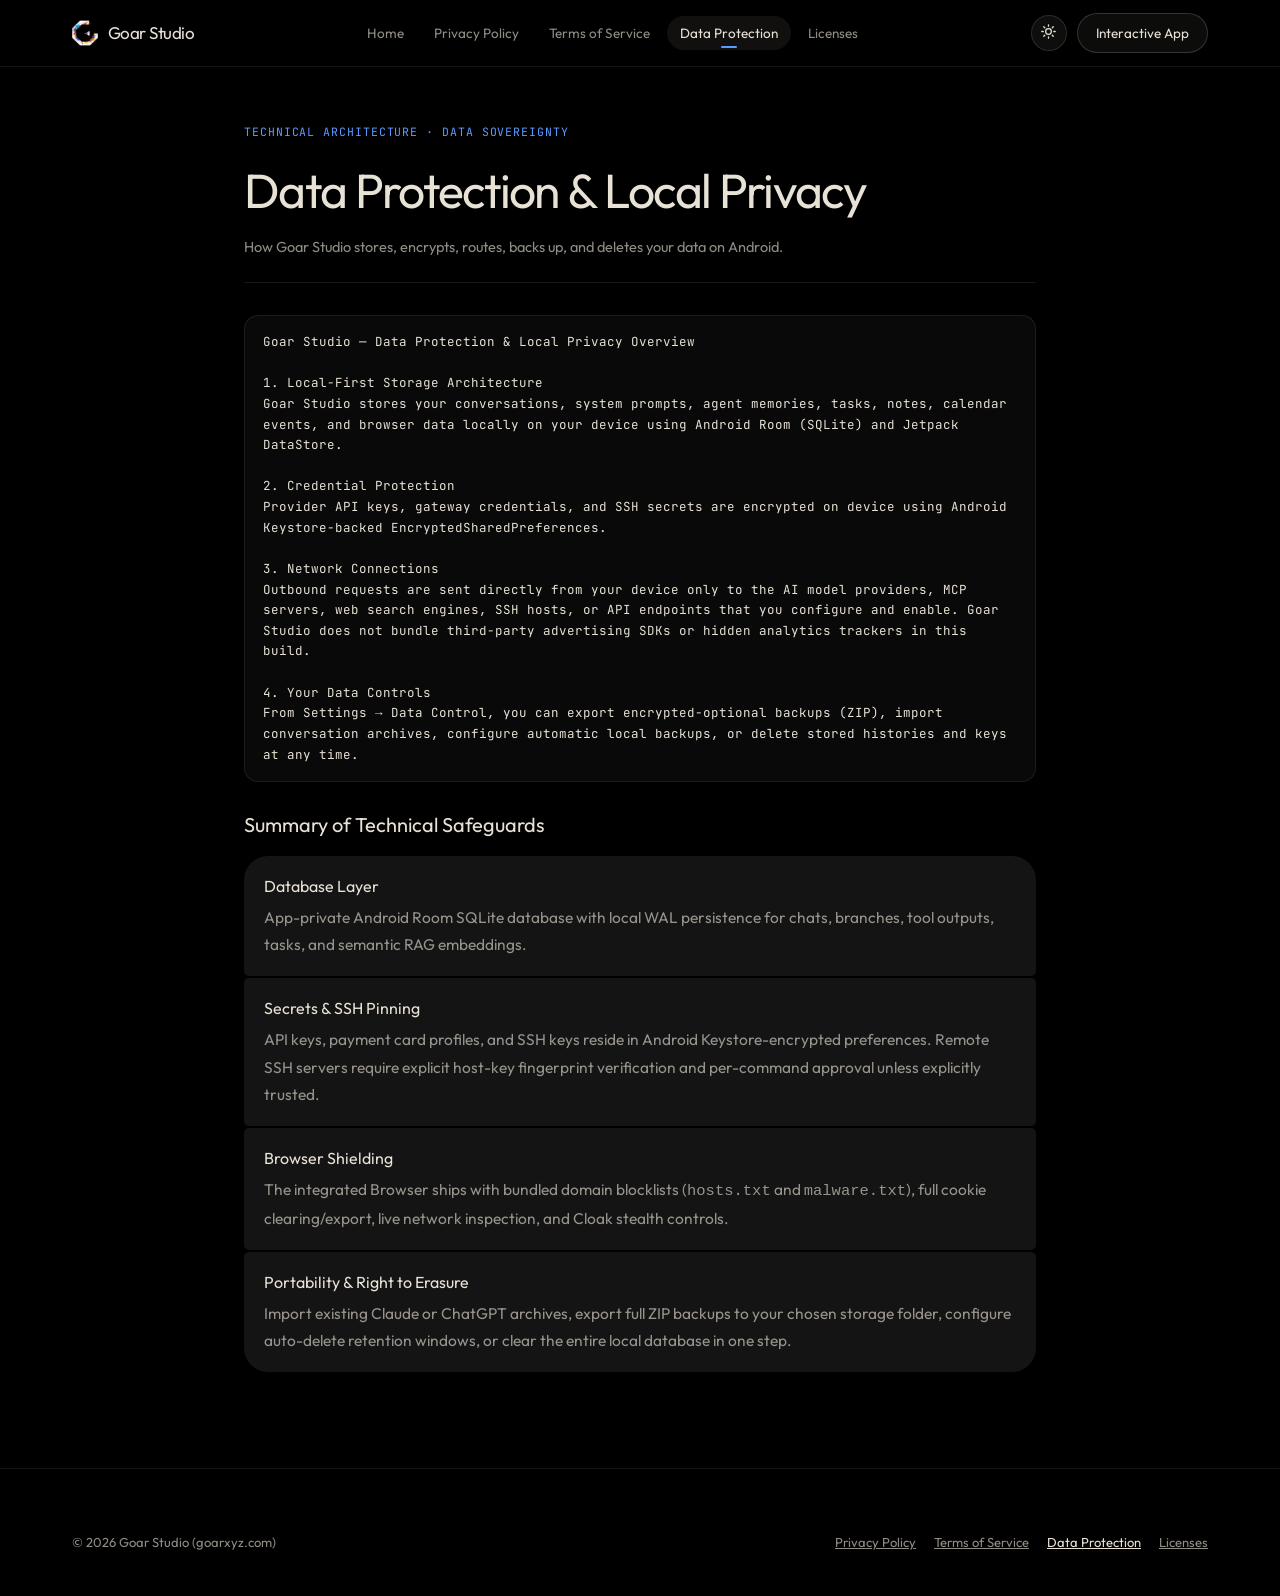
==== data-protection.html @ f8bfb00d "Initial commit: Goar Studio companion website & 1:1 interactive simulator" ====
<!DOCTYPE html>
<html lang="en" data-theme="dark">
<head>
  <meta charset="UTF-8" />
  <meta name="viewport" content="width=device-width, initial-scale=1.0" />
  <title>Data Protection &amp; Local Privacy — Goar Studio</title>
  <meta name="description" content="Technical Data Protection and Local Privacy Overview for Goar Studio on Android." />
  <link rel="icon" type="image/png" href="assets/ic_goar_mark.png" />
  <link rel="stylesheet" href="css/goar-design-system.css" />
  <link rel="stylesheet" href="css/website.css" />
</head>
<body>
  <header class="site-nav">
    <div class="site-container site-nav-inner">
      <a href="index.html" class="site-brand">
        <img src="assets/ic_goar_mark.png" alt="Goar Studio" class="goar-mark-img goar-mark-dark-only" />
        <img src="assets/ic_goar_mark_black.png" alt="Goar Studio" class="goar-mark-img goar-mark-light-only" />
        <span>Goar Studio</span>
      </a>
      <nav class="site-nav-links">
        <a href="index.html" class="site-nav-link">Home</a>
        <a href="privacy.html" class="site-nav-link">Privacy Policy</a>
        <a href="terms.html" class="site-nav-link">Terms of Service</a>
        <a href="data-protection.html" class="site-nav-link active">Data Protection</a>
        <a href="licenses.html" class="site-nav-link">Licenses</a>
      </nav>
      <div class="site-nav-actions">
        <button class="site-icon-circle" data-action="toggle-site-theme" aria-label="Toggle theme"><span data-theme-toggle-icon></span></button>
        <a href="simulator.html" class="btn-secondary">Interactive App</a>
      </div>
    </div>
  </header>

  <main class="legal-page-main">
    <div class="legal-page-header">
      <div class="section-kicker">Technical Architecture · Data Sovereignty</div>
      <h1>Data Protection &amp; Local Privacy</h1>
      <p style="margin:0;color:var(--on-surface-variant);font-size:14.5px">
        How Goar Studio stores, encrypts, routes, backs up, and deletes your data on Android.
      </p>
    </div>

    <article class="legal-article">
      <div class="legal-verbatim-box" style="margin-top:0;margin-bottom:28px">Goar Studio — Data Protection & Local Privacy Overview

1. Local-First Storage Architecture
Goar Studio stores your conversations, system prompts, agent memories, tasks, notes, calendar events, and browser data locally on your device using Android Room (SQLite) and Jetpack DataStore.

2. Credential Protection
Provider API keys, gateway credentials, and SSH secrets are encrypted on device using Android Keystore-backed EncryptedSharedPreferences.

3. Network Connections
Outbound requests are sent directly from your device only to the AI model providers, MCP servers, web search engines, SSH hosts, or API endpoints that you configure and enable. Goar Studio does not bundle third-party advertising SDKs or hidden analytics trackers in this build.

4. Your Data Controls
From Settings → Data Control, you can export encrypted-optional backups (ZIP), import conversation archives, configure automatic local backups, or delete stored histories and keys at any time.</div>

      <h2>Summary of Technical Safeguards</h2>
      <div class="goar-split-stack" style="margin-top:16px">
        <div class="goar-split-card" style="padding:18px 20px">
          <strong style="color:var(--on-surface)">Database Layer</strong>
          <p style="margin:6px 0 0">App-private Android Room SQLite database with local WAL persistence for chats, branches, tool outputs, tasks, and semantic RAG embeddings.</p>
        </div>
        <div class="goar-split-card" style="padding:18px 20px">
          <strong style="color:var(--on-surface)">Secrets &amp; SSH Pinning</strong>
          <p style="margin:6px 0 0">API keys, payment card profiles, and SSH keys reside in Android Keystore-encrypted preferences. Remote SSH servers require explicit host-key fingerprint verification and per-command approval unless explicitly trusted.</p>
        </div>
        <div class="goar-split-card" style="padding:18px 20px">
          <strong style="color:var(--on-surface)">Browser Shielding</strong>
          <p style="margin:6px 0 0">The integrated Browser ships with bundled domain blocklists (<code>hosts.txt</code> and <code>malware.txt</code>), full cookie clearing/export, live network inspection, and Cloak stealth controls.</p>
        </div>
        <div class="goar-split-card" style="padding:18px 20px">
          <strong style="color:var(--on-surface)">Portability &amp; Right to Erasure</strong>
          <p style="margin:6px 0 0">Import existing Claude or ChatGPT archives, export full ZIP backups to your chosen storage folder, configure auto-delete retention windows, or clear the entire local database in one step.</p>
        </div>
      </div>
    </article>
  </main>

  <footer class="site-footer">
    <div class="site-container footer-bottom" style="border-top:none;padding-top:0">
      <span>© 2026 Goar Studio (goarxyz.com)</span>
      <div style="display:flex;gap:18px;flex-wrap:wrap">
        <a href="privacy.html" style="color:var(--on-surface-variant)">Privacy Policy</a>
        <a href="terms.html" style="color:var(--on-surface-variant)">Terms of Service</a>
        <a href="data-protection.html" style="color:var(--primary)">Data Protection</a>
        <a href="licenses.html" style="color:var(--on-surface-variant)">Licenses</a>
      </div>
    </div>
  </footer>

  <script src="js/goar-icons.js"></script>
  <script src="js/site.js"></script>
  <script>window.goarInitTheme();</script>
</body>
</html>
---- css/goar-design-system.css ----
/* ============================================================================
 * GOAR STUDIO DESIGN SYSTEM — 1:1 Web Translation of app.goar.ui.theme
 * Source of truth: Color.kt, Theme.kt, Type.kt, Shape.kt, Glass.kt,
 *                  GoarMatteIconColors.kt, ChatMetrics.kt
 * ============================================================================ */

@font-face {
  font-family: 'Outfit';
  src: url('../assets/fonts/outfit.ttf') format('truetype');
  font-weight: 100 900;
  font-style: normal;
  font-display: swap;
}

@font-face {
  font-family: 'JetBrains Mono';
  src: url('../assets/fonts/jetbrains_mono.ttf') format('truetype');
  font-weight: 100 800;
  font-style: normal;
  font-display: swap;
}

:root,
[data-theme="dark"] {
  color-scheme: dark;

  /* ── Monochrome Ink & Bone Palette (Color.kt) ── */
  --goar-black: #000000;
  --goar-bone: #E8E2D6;
  --goar-bone-soft: #D4CDBF;

  --goar-ink: #000000;
  --goar-ink-lift: #0A0A0A;
  --goar-ink-panel: #141414;
  --goar-ink-high: #1C1C1C;
  --goar-ink-line: #2A2A2A;

  /* ── Material 3 DarkScheme Semantic Mapping ── */
  --bg: #000000;
  --on-bg: #E8E2D6;
  --surface: #000000;
  --on-surface: #E8E2D6;
  --surface-variant: #0A0A0A;
  --on-surface-variant: rgba(232, 226, 214, 0.62);
  --surface-lowest: #000000;
  --surface-low: #0A0A0A;
  --surface-container: #141414;
  --surface-high: #1C1C1C;
  --surface-highest: #2A2A2A;
  --surface-elev-1: #0D0D0C;
  --surface-elev-2: #121211;
  --surface-elev-6: #1B1B19;

  --primary: #E8E2D6;
  --on-primary: #000000;
  --primary-container: #E8E2D6;
  --on-primary-container: #000000;

  --secondary: #E8E2D6;
  --on-secondary: #000000;
  --secondary-container: #141414;
  --on-secondary-container: #E8E2D6;

  --tertiary: #D49B55;
  --on-tertiary: #000000;
  --tertiary-container: #322312;
  --on-tertiary-container: #F3DCB7;

  --error: #C76D6D;
  --on-error: #220B0B;
  --error-container: #3E1A1A;
  --on-error-container: #F3BCBC;

  --outline: rgba(232, 226, 214, 0.22);
  --outline-variant: #2A2A2A;
  --scrim: rgba(0, 0, 0, 0.65);

  /* ── Subtle Muted Accents ── */
  --accent-amber: #D49B55;
  --accent-cyan: #5BA4B5;
  --accent-emerald: #5E9C76;
  --accent-coral: #C76D6D;
  --accent-slate: #708CA6;

  /* ── Glass & Chrome (Glass.kt) ── */
  --glass-fill: rgba(232, 226, 214, 0.13);
  --glass-strong: rgba(232, 226, 214, 0.20);
  --chrome-edge-start: rgba(255, 255, 255, 0.35);
  --chrome-edge-mid: rgba(255, 255, 255, 0.10);
  --chrome-edge-end: rgba(255, 255, 255, 0.22);

  /* ── Exact Screen Component Surface Overrides (MainTopHeaderBar, Playground, Builder, Voice) ── */
  --topbar-btn-bg: #18181A;
  --topbar-btn-border: #27272A;
  --topbar-active-text: #FFFFFF;
  --topbar-inactive-text: #8E8E93;
  --composer-card-bg: #121211;
  --composer-pill-bg: #1D1D1B;
  --composer-ring: #2A2A2A;
  --round-idle-bg: #FFFFFF;
  --round-idle-fg: #0A0B0E;
  --aura-color: rgba(63, 63, 70, 0.28);
  --card-dark-bg: #141416;
  --card-dark-border: #26262B;
  --viewport-bg: #0B0C0F;
  --pill-sub-bg: #202127;
  --pill-sub-border: #373843;
  --doc-bar-bg: #141416;
  --doc-divider: #27272A;
  --doc-text: #F9FAFB;
  --doc-muted: #9CA3AF;
  --voice-bg: #0A0B0E;
  --voice-pill-bg: #16181F;
  --voice-pill-border: #262934;
  --matte-badge-alpha: 0.17;
  --icon-tint-alpha: 0.16;

  /* ── Curated Matte Bold Pop Pigments — Dark Mode (GoarMatteIconColors.kt) ── */
  --m-top-drawer: #FF7A45;
  --m-top-ask: #5B9BFF;
  --m-top-imagine: #FF5E9C;
  --m-top-build: #4ADE80;
  --m-top-action: #FFB830;
  --m-top-back: #38D0E8;

  --m-drw-newchat: #7395FF;
  --m-drw-tasks: #FF854D;
  --m-drw-browser: #3BC9DB;
  --m-drw-files: #9775FA;
  --m-drw-terminal: #51CF66;
  --m-drw-docs: #F06595;
  --m-drw-settings: #FFD43B;

  --m-cmp-plus: #4DABF7;
  --m-cmp-model: #20C997;
  --m-cmp-chevron: #DA77F2;
  --m-cmp-context: #FFA94D;
  --m-cmp-danger: #FF6B6B;
  --m-cmp-kebab: #F783AC;
  --m-cmp-sparkle: #B197FC;
  --m-cmp-expand: #66D9E8;
  --m-cmp-mic: #FF7A66;
  --m-cmp-send: #2FD48F;
  --m-cmp-stop: #E84A5F;

  /* ── 28 Unique Settings Matte Pigments — Dark Mode ── */
  --m-set-provider: #2EC4D6;
  --m-set-models: #FF7B3D;
  --m-set-prompts: #4CD964;
  --m-set-generation: #9E7BFF;
  --m-set-context: #FF5C8A;
  --m-set-titlegen: #5AA8FF;
  --m-set-transcription: #FF9248;
  --m-set-imagegen: #32D9A4;
  --m-set-mcp: #748FFC;
  --m-set-apihub: #FFCC33;
  --m-set-email: #FF6B5B;
  --m-set-payments: #94D82D;
  --m-set-plugins: #D97BF0;
  --m-set-websearch: #4DD4E8;
  --m-set-search: #E09F5A;
  --m-set-shell: #69DB7C;
  --m-set-security: #F25C84;
  --m-set-automation: #63B3FF;
  --m-set-audit: #38D9A9;
  --m-set-proxy: #FF9457;
  --m-set-webui: #B197FC;
  --m-set-memory: #CC5DE8;
  --m-set-skills: #C0EB3B;
  --m-set-datacontrol: #4CE0B3;
  --m-set-appearance: #FF7AA8;
  --m-set-language: #74C0FC;
  --m-set-about: #FFB74D;
  --m-set-developer: #91A7FF;

  /* ── 10 Unique Build Idea Chips — Dark Mode ── */
  --m-chip-0: #FF7A45;
  --m-chip-1: #38D0E8;
  --m-chip-2: #DA77F2;
  --m-chip-3: #51CF66;
  --m-chip-4: #FF6B9D;
  --m-chip-5: #66B2FF;
  --m-chip-6: #A9E34B;
  --m-chip-7: #FFD43B;
  --m-chip-8: #A388FF;
  --m-chip-9: #38D9A9;
}

[data-theme="light"] {
  color-scheme: light;

  /* ── Warm Paper & Ink Palette (Color.kt LightScheme) ── */
  --bg: #EFE9DF;
  --on-bg: #000000;
  --surface: #F4EFE6;
  --on-surface: #000000;
  --surface-variant: #E4DDD2;
  --on-surface-variant: rgba(0, 0, 0, 0.62);
  --surface-lowest: #EFE9DF;
  --surface-low: #EFE9DF;
  --surface-container: #E4DDD2;
  --surface-high: #D8D0C4;
  --surface-highest: #C9C0B3;
  --surface-elev-1: #F2ECE3;
  --surface-elev-2: #EAE3D8;
  --surface-elev-6: #DDD5C9;

  --primary: #000000;
  --on-primary: #EFE9DF;
  --primary-container: #000000;
  --on-primary-container: #EFE9DF;

  --secondary: #000000;
  --on-secondary: #EFE9DF;
  --secondary-container: #E4DDD2;
  --on-secondary-container: #000000;

  --tertiary: #8A5A1B;
  --on-tertiary: #EFE9DF;
  --tertiary-container: #FBE5C5;
  --on-tertiary-container: #381F03;

  --error: #A63939;
  --on-error: #EFE9DF;
  --error-container: #FAD7D7;
  --on-error-container: #4C0E0E;

  --outline: rgba(0, 0, 0, 0.18);
  --outline-variant: #C9C0B3;
  --scrim: rgba(0, 0, 0, 0.32);

  --glass-fill: rgba(0, 0, 0, 0.05);
  --glass-strong: rgba(0, 0, 0, 0.08);
  --chrome-edge-start: rgba(0, 0, 0, 0.24);
  --chrome-edge-mid: rgba(0, 0, 0, 0.08);
  --chrome-edge-end: rgba(0, 0, 0, 0.15);

  --topbar-btn-bg: rgba(216, 208, 196, 0.85);
  --topbar-btn-border: rgba(201, 192, 179, 0.55);
  --topbar-active-text: #000000;
  --topbar-inactive-text: #71717A;
  --composer-card-bg: #F4EFE6;
  --composer-pill-bg: #E4DDD2;
  --composer-ring: #C9C0B3;
  --round-idle-bg: #111318;
  --round-idle-fg: #FFFFFF;
  --aura-color: rgba(201, 192, 179, 0.55);
  --card-dark-bg: #E4DDD2;
  --card-dark-border: rgba(201, 192, 179, 0.65);
  --viewport-bg: #EFE9DF;
  --pill-sub-bg: #D8D0C4;
  --pill-sub-border: rgba(0, 0, 0, 0.12);
  --doc-bar-bg: #FFFFFF;
  --doc-divider: #E5E7EB;
  --doc-text: #111827;
  --doc-muted: #6B7280;
  --voice-bg: #F7F8FA;
  --voice-pill-bg: #E4DDD2;
  --voice-pill-border: rgba(0, 0, 0, 0.12);
  --matte-badge-alpha: 0.12;
  --icon-tint-alpha: 0.12;

  /* ── Curated Matte Bold Pop Pigments — Light Mode (GoarMatteIconColors.kt) ── */
  --m-top-drawer: #C2410C;
  --m-top-ask: #1D4ED8;
  --m-top-imagine: #9D174D;
  --m-top-build: #15803D;
  --m-top-action: #B45309;
  --m-top-back: #0E7490;

  --m-drw-newchat: #2E5BFF;
  --m-drw-tasks: #D9480F;
  --m-drw-browser: #0B7285;
  --m-drw-files: #5F3DC4;
  --m-drw-terminal: #2B8A3E;
  --m-drw-docs: #A61E4D;
  --m-drw-settings: #C99700;

  --m-cmp-plus: #1971C2;
  --m-cmp-model: #087F5B;
  --m-cmp-chevron: #862E9C;
  --m-cmp-context: #E67700;
  --m-cmp-danger: #C92A2A;
  --m-cmp-kebab: #D6336C;
  --m-cmp-sparkle: #6741D9;
  --m-cmp-expand: #0C8599;
  --m-cmp-mic: #E03131;
  --m-cmp-send: #1E9E6B;
  --m-cmp-stop: #B02A37;

  /* ── 28 Unique Settings Matte Pigments — Light Mode ── */
  --m-set-provider: #0B7285;
  --m-set-models: #D9480F;
  --m-set-prompts: #2B8A3E;
  --m-set-generation: #6741D9;
  --m-set-context: #C2255C;
  --m-set-titlegen: #1864AB;
  --m-set-transcription: #E8590C;
  --m-set-imagegen: #099268;
  --m-set-mcp: #3B5BDB;
  --m-set-apihub: #C99700;
  --m-set-email: #B83227;
  --m-set-payments: #5C940D;
  --m-set-plugins: #9C36B5;
  --m-set-websearch: #1098AD;
  --m-set-search: #A66321;
  --m-set-shell: #2F9E44;
  --m-set-security: #A61E4D;
  --m-set-automation: #1C7ED6;
  --m-set-audit: #087F5B;
  --m-set-proxy: #C85A17;
  --m-set-webui: #7950F2;
  --m-set-memory: #862E9C;
  --m-set-skills: #829E00;
  --m-set-datacontrol: #0CA678;
  --m-set-appearance: #D6336C;
  --m-set-language: #228BE6;
  --m-set-about: #D9820B;
  --m-set-developer: #4C6EF5;

  /* ── 10 Unique Build Idea Chips — Light Mode ── */
  --m-chip-0: #D9480F;
  --m-chip-1: #0B7285;
  --m-chip-2: #9C36B5;
  --m-chip-3: #2B8A3E;
  --m-chip-4: #C2255C;
  --m-chip-5: #1864AB;
  --m-chip-6: #5C940D;
  --m-chip-7: #C99700;
  --m-chip-8: #5F3DC4;
  --m-chip-9: #087F5B;
}

/* ── Shared Typography & Shape Tokens (Shape.kt + ChatMetrics.kt) ── */
:root {
  --font-sans: 'Outfit', -apple-system, BlinkMacSystemFont, 'Segoe UI', Roboto, sans-serif;
  --font-mono: 'JetBrains Mono', ui-monospace, SFMono-Regular, Menlo, Consolas, monospace;

  --shape-xs: 4px;
  --shape-sm: 8px;
  --shape-md: 12px;
  --shape-lg: 16px;
  --shape-xl: 28px;
  --shape-split-outer: 24px;
  --shape-split-inner: 5px;
  --shape-composer: 28px;
  --shape-bubble: 18px 18px 6px 18px;
}

*, *::before, *::after {
  box-sizing: border-box;
}

html {
  scroll-behavior: smooth;
  -webkit-font-smoothing: antialiased;
  -moz-osx-font-smoothing: grayscale;
}

body {
  margin: 0;
  padding: 0;
  background-color: var(--bg);
  color: var(--on-bg);
  font-family: var(--font-sans);
  line-height: 1.5;
}

button, input, textarea, select {
  font-family: inherit;
  color: inherit;
}

/* ── Goar Brand Mark Auto-Switch (Dark = White Mark, Light = Black Mark) ── */
.goar-mark-img {
  display: block;
  object-fit: contain;
  user-select: none;
  pointer-events: none;
}
[data-theme="dark"] .goar-mark-light-only,
:root:not([data-theme="light"]) .goar-mark-light-only {
  display: none !important;
}
[data-theme="light"] .goar-mark-dark-only {
  display: none !important;
}

/* ── Chromium Glass Surface (Glass.kt) ── */
.chromium-glass {
  background: var(--glass-fill);
  border: 1px solid var(--outline);
  backdrop-filter: blur(18px);
  -webkit-backdrop-filter: blur(18px);
}

/* ── Settings Split-Shape Group Stack (SettingsScreen.kt lines 85-100) ── */
.goar-split-stack {
  display: flex;
  flex-direction: column;
  gap: 2px;
}
.goar-split-card {
  background: var(--surface-container);
  border-radius: var(--shape-split-inner);
  transition: background-color 160ms ease, transform 140ms ease;
}
.goar-split-card:first-child {
  border-top-left-radius: var(--shape-split-outer);
  border-top-right-radius: var(--shape-split-outer);
}
.goar-split-card:last-child {
  border-bottom-left-radius: var(--shape-split-outer);
  border-bottom-right-radius: var(--shape-split-outer);
}
.goar-split-card:only-child {
  border-radius: var(--shape-split-outer);
}

/* ── Custom Subtle Scrollbars ── */
::-webkit-scrollbar {
  width: 6px;
  height: 6px;
}
::-webkit-scrollbar-track {
  background: transparent;
}
::-webkit-scrollbar-thumb {
  background: var(--outline);
  border-radius: 999px;
}
::-webkit-scrollbar-thumb:hover {
  background: var(--on-surface-variant);
}
---- css/website.css ----
/* ============================================================================
 * GOAR STUDIO OFFICIAL WEBSITE — FRAMER-GRADE EDITORIAL DESIGN SYSTEM
 * True Ink (#000000) & Bone (#E8E2D6) / Warm Paper (#EFE9DF) & Ink
 * Luminous ambient depth · Ultra-tight Outfit typography · Airy editorial rhythm
 * ============================================================================ */

*, *::before, *::after {
  box-sizing: border-box;
}

html {
  scroll-behavior: smooth;
  scroll-padding-top: 84px;
}

body {
  margin: 0;
  background: var(--bg);
  color: var(--on-bg);
  font-family: var(--font-sans);
  -webkit-font-smoothing: antialiased;
  -moz-osx-font-smoothing: grayscale;
  overflow-x: clip;
}

.site-container {
  width: 100%;
  max-width: 1200px;
  margin: 0 auto;
  padding: 0 32px;
}

/* ── Framer-Grade Fluid Scroll Reveals ── */
.reveal {
  opacity: 0;
  transform: translateY(28px);
  transition: opacity 0.78s cubic-bezier(0.16, 1, 0.3, 1),
              transform 0.78s cubic-bezier(0.16, 1, 0.3, 1);
  will-change: opacity, transform;
}
.reveal-left {
  opacity: 0;
  transform: translateX(-32px);
  transition: opacity 0.82s cubic-bezier(0.16, 1, 0.3, 1),
              transform 0.82s cubic-bezier(0.16, 1, 0.3, 1);
}
.reveal-right {
  opacity: 0;
  transform: translateX(32px);
  transition: opacity 0.82s cubic-bezier(0.16, 1, 0.3, 1),
              transform 0.82s cubic-bezier(0.16, 1, 0.3, 1);
}
.reveal.in-view,
.reveal-left.in-view,
.reveal-right.in-view {
  opacity: 1;
  transform: translate3d(0, 0, 0);
}
.reveal-delay-1 { transition-delay: 80ms; }
.reveal-delay-2 { transition-delay: 160ms; }
.reveal-delay-3 { transition-delay: 240ms; }

@media (prefers-reduced-motion: reduce) {
  .reveal, .reveal-left, .reveal-right {
    opacity: 1 !important;
    transform: none !important;
    transition: none !important;
  }
}

/* ── Sticky Translucent Top Navigation (Framer Minimalism) ── */
.site-nav {
  position: sticky;
  top: 0;
  z-index: 140;
  background: color-mix(in srgb, var(--bg) 76%, transparent);
  backdrop-filter: blur(22px) saturate(150%);
  -webkit-backdrop-filter: blur(22px) saturate(150%);
  border-bottom: 1px solid color-mix(in srgb, var(--on-bg) 9%, transparent);
}
.site-nav-inner {
  height: 66px;
  display: flex;
  align-items: center;
  justify-content: space-between;
  gap: 20px;
}
.site-brand {
  display: inline-flex;
  align-items: center;
  gap: 10px;
  text-decoration: none;
  color: var(--on-bg);
  font-weight: 700;
  font-size: 17px;
  letter-spacing: -0.03em;
  flex-shrink: 0;
}
.site-brand img {
  width: 26px;
  height: 26px;
}
.site-version-chip {
  font-family: var(--font-mono);
  font-size: 10.5px;
  font-weight: 600;
  padding: 2px 7px;
  border-radius: 999px;
  background: color-mix(in srgb, var(--on-bg) 7%, transparent);
  border: 1px solid color-mix(in srgb, var(--on-bg) 12%, transparent);
  color: var(--on-surface-variant);
}

.site-nav-links {
  display: flex;
  align-items: center;
  gap: 4px;
}
.site-nav-link {
  text-decoration: none;
  color: var(--on-surface-variant);
  font-size: 13.5px;
  font-weight: 500;
  padding: 7px 13px;
  border-radius: 999px;
  position: relative;
}
.site-nav-link:hover,
.site-nav-link.active {
  color: var(--on-bg);
  background: color-mix(in srgb, var(--on-bg) 7%, transparent);
}
.site-nav-link.active::after {
  content: '';
  position: absolute;
  left: 50%;
  bottom: 2px;
  transform: translateX(-50%);
  width: 16px;
  height: 2px;
  border-radius: 2px;
  background: var(--m-top-ask);
}

.site-nav-actions {
  display: flex;
  align-items: center;
  gap: 10px;
  flex-shrink: 0;
}
.site-icon-circle {
  width: 36px;
  height: 36px;
  border-radius: 50%;
  background: color-mix(in srgb, var(--on-bg) 6%, transparent);
  border: 1px solid color-mix(in srgb, var(--on-bg) 13%, transparent);
  color: var(--on-bg);
  display: inline-flex;
  align-items: center;
  justify-content: center;
  cursor: pointer;
  transition: transform 140ms ease;
}
.site-icon-circle:hover {
  background: color-mix(in srgb, var(--on-bg) 11%, transparent);
}
.site-icon-circle:active {
  transform: scale(0.92);
}

/* ── Crisp Framer Pill CTAs (No theme-transition flicker!) ── */
.btn-primary {
  display: inline-flex;
  align-items: center;
  justify-content: center;
  gap: 8px;
  height: 40px;
  padding: 0 20px;
  border-radius: 999px;
  border: 1px solid var(--primary);
  background: var(--primary);
  color: var(--on-primary);
  font-size: 13.5px;
  font-weight: 600;
  letter-spacing: -0.01em;
  text-decoration: none;
  cursor: pointer;
  transition: transform 160ms cubic-bezier(0.16, 1, 0.3, 1), opacity 160ms ease, box-shadow 220ms ease;
}
.btn-primary:hover {
  opacity: 0.92;
  transform: translateY(-1px);
  box-shadow: 0 12px 32px -8px color-mix(in srgb, var(--primary) 42%, transparent);
}
.btn-primary:active {
  transform: scale(0.97);
}
.btn-primary.btn-lg {
  height: 50px;
  padding: 0 28px;
  font-size: 15px;
}

.btn-secondary {
  display: inline-flex;
  align-items: center;
  justify-content: center;
  gap: 8px;
  height: 40px;
  padding: 0 18px;
  border-radius: 999px;
  border: 1px solid color-mix(in srgb, var(--on-bg) 18%, transparent);
  background: color-mix(in srgb, var(--on-bg) 5%, transparent);
  color: var(--on-bg);
  font-size: 13.5px;
  font-weight: 500;
  text-decoration: none;
  cursor: pointer;
  transition: transform 160ms cubic-bezier(0.16, 1, 0.3, 1);
}
.btn-secondary:hover {
  background: color-mix(in srgb, var(--on-bg) 11%, transparent);
  border-color: color-mix(in srgb, var(--on-bg) 32%, transparent);
  transform: translateY(-1px);
}
.btn-secondary:active {
  transform: scale(0.97);
}
.btn-secondary.btn-lg {
  height: 50px;
  padding: 0 26px;
  font-size: 15px;
}

/* ── Monumental Framer Editorial Hero (Pure Light, Airy Typography, Zero Clutter) ── */
.hero-editorial {
  position: relative;
  padding: 112px 0 96px;
  overflow: hidden;
}

/* Sweeping Framer atmospheric top aurora glow */
.hero-editorial::before {
  content: '';
  position: absolute;
  top: -180px;
  left: 50%;
  transform: translateX(-50%);
  width: 1160px;
  height: 560px;
  background:
    radial-gradient(ellipse 58% 60% at 38% 45%, rgba(91, 155, 255, 0.24), transparent 70%),
    radial-gradient(ellipse 50% 55% at 64% 40%, rgba(177, 151, 252, 0.16), transparent 70%),
    radial-gradient(ellipse 40% 45% at 50% 20%, rgba(232, 226, 214, 0.10), transparent 65%);
  filter: blur(56px);
  pointer-events: none;
  z-index: 0;
}
[data-theme="light"] .hero-editorial::before {
  opacity: 0.42;
}

.hero-inner {
  position: relative;
  z-index: 1;
  max-width: 900px;
  margin: 0 auto;
  text-align: center;
  display: flex;
  flex-direction: column;
  align-items: center;
}

.hero-motto-pill {
  display: inline-flex;
  align-items: center;
  gap: 9px;
  padding: 6px 16px;
  border-radius: 999px;
  background: color-mix(in srgb, var(--on-bg) 5%, transparent);
  border: 1px solid color-mix(in srgb, var(--on-bg) 12%, transparent);
  font-family: var(--font-mono);
  font-size: 11.5px;
  font-weight: 500;
  letter-spacing: 0.05em;
  text-transform: uppercase;
  color: var(--on-surface-variant);
  margin-bottom: 30px;
  backdrop-filter: blur(12px);
}
.hero-motto-pill strong {
  color: var(--on-bg);
  font-weight: 600;
}
.hero-motto-dot {
  width: 7px;
  height: 7px;
  border-radius: 50%;
  background: var(--m-top-ask);
  box-shadow: 0 0 12px var(--m-top-ask);
  animation: pulseDot 2.2s ease-in-out infinite;
}
@keyframes pulseDot {
  0%, 100% { opacity: 1; transform: scale(1); }
  50% { opacity: 0.45; transform: scale(0.8); }
}

.hero-slogan {
  font-size: clamp(46px, 7.2vw, 88px);
  font-weight: 700;
  line-height: 0.99;
  letter-spacing: -0.048em;
  color: var(--on-bg);
  margin: 0 0 28px;
}
.hero-slogan-accent {
  background: linear-gradient(108deg, #FFFFFF 12%, #9EC5FF 56%, #5B9BFF 100%);
  -webkit-background-clip: text;
  background-clip: text;
  -webkit-text-fill-color: transparent;
}
[data-theme="light"] .hero-slogan-accent {
  background: linear-gradient(108deg, #000000 12%, #1D4ED8 100%);
  -webkit-background-clip: text;
  background-clip: text;
  -webkit-text-fill-color: transparent;
}

.hero-who-we-are {
  max-width: 660px;
  font-size: clamp(17px, 1.55vw, 20px);
  line-height: 1.58;
  color: var(--on-surface-variant);
  margin: 0 0 38px;
  font-weight: 400;
}
.hero-who-we-are strong {
  color: var(--on-bg);
  font-weight: 600;
}

.hero-cta-row {
  display: flex;
  flex-wrap: wrap;
  align-items: center;
  justify-content: center;
  gap: 12px;
  margin-bottom: 54px;
}

/* Whisper-clean Framer inline value strip (zero heavy boxes!) */
.hero-value-strip {
  display: flex;
  flex-wrap: wrap;
  align-items: center;
  justify-content: center;
  gap: 14px 28px;
  padding-top: 30px;
  border-top: 1px solid color-mix(in srgb, var(--on-bg) 10%, transparent);
  width: 100%;
  max-width: 820px;
}
.hero-value-item {
  display: inline-flex;
  align-items: center;
  gap: 8px;
  font-size: 13.5px;
  font-weight: 500;
  color: var(--on-surface-variant);
}
.hero-value-item strong {
  color: var(--on-bg);
  font-weight: 600;
}
.hero-value-dot {
  width: 6px;
  height: 6px;
  border-radius: 50%;
  flex-shrink: 0;
}

/* ── Alternating Zig-Zag Live Video Phone Sections (Framer Editorial Airiness) ── */
.scenario-section {
  position: relative;
  padding: 118px 0;
  border-top: 1px solid color-mix(in srgb, var(--on-bg) 8%, transparent);
  overflow: hidden;
}

.scenario-grid {
  display: grid;
  grid-template-columns: 394px minmax(0, 1fr);
  gap: clamp(56px, 7.5vw, 112px);
  align-items: center;
}
.scenario-grid.phone-right {
  grid-template-columns: minmax(0, 1fr) 394px;
}
.scenario-grid.phone-right .scenario-phone-col {
  order: 2;
}
.scenario-grid.phone-right .scenario-copy-col {
  order: 1;
}

.scenario-phone-col {
  position: relative;
  display: flex;
  flex-direction: column;
  align-items: center;
}

/* Luminous Framer radial halo behind each live phone video */
.phone-aura {
  position: absolute;
  top: 50%;
  left: 50%;
  transform: translate(-50%, -52%);
  width: 500px;
  height: 580px;
  border-radius: 50%;
  background: radial-gradient(circle,
    color-mix(in srgb, var(--aura-color, var(--m-top-ask)) 26%, transparent) 0%,
    color-mix(in srgb, var(--aura-color, var(--m-top-ask)) 8%, transparent) 44%,
    transparent 72%);
  filter: blur(52px);
  pointer-events: none;
  z-index: 0;
}
[data-theme="light"] .phone-aura {
  opacity: 0.35;
}
.scenario-phone-col .phone-mount-shell {
  position: relative;
  z-index: 2;
}

/* Razor-Slim Floating Video Status Bar below the Phone Bezel */
.clip-hud-bar {
  position: relative;
  z-index: 3;
  margin-top: 18px;
  width: 356px;
  max-width: 100%;
  display: flex;
  align-items: center;
  justify-content: space-between;
  gap: 10px;
  padding: 7px 9px 7px 14px;
  border-radius: 999px;
  background: color-mix(in srgb, var(--on-bg) 5%, var(--bg));
  border: 1px solid color-mix(in srgb, var(--on-bg) 11%, transparent);
  font-size: 12px;
}
.clip-hud-status {
  display: inline-flex;
  align-items: center;
  gap: 8px;
  color: var(--on-surface-variant);
  font-weight: 500;
  min-width: 0;
  white-space: nowrap;
  overflow: hidden;
  text-overflow: ellipsis;
}
.clip-status-dot {
  width: 7px;
  height: 7px;
  border-radius: 50%;
  background: #FF4D6D;
  box-shadow: 0 0 10px #FF4D6D;
  flex-shrink: 0;
  animation: pulseDot 1.5s ease-in-out infinite;
}
.clip-hud-bar.is-interactive .clip-status-dot {
  background: var(--m-top-build);
  box-shadow: 0 0 10px var(--m-top-build);
  animation: none;
}
.clip-hud-btn {
  display: inline-flex;
  align-items: center;
  gap: 5px;
  padding: 5px 12px;
  border-radius: 999px;
  border: 1px solid color-mix(in srgb, var(--on-bg) 14%, transparent);
  background: color-mix(in srgb, var(--on-bg) 8%, transparent);
  color: var(--on-bg);
  font-size: 11.5px;
  font-weight: 600;
  cursor: pointer;
  flex-shrink: 0;
}
.clip-hud-btn:hover {
  background: var(--primary);
  color: var(--on-primary);
  border-color: var(--primary);
}

/* Airy, High-Craft Editorial Copy Column (NO bulky stacked boxes!) */
.scenario-copy-col {
  display: flex;
  flex-direction: column;
  align-items: flex-start;
  max-width: 560px;
}
.scenario-eyebrow {
  display: inline-flex;
  align-items: center;
  gap: 9px;
  font-family: var(--font-mono);
  font-size: 12px;
  font-weight: 600;
  letter-spacing: 0.08em;
  text-transform: uppercase;
  color: var(--eyebrow-color, var(--m-top-ask));
  margin-bottom: 18px;
}
.scenario-eyebrow-line {
  width: 18px;
  height: 2px;
  border-radius: 2px;
  background: currentColor;
}

.scenario-title {
  font-size: clamp(34px, 4.2vw, 54px);
  font-weight: 700;
  line-height: 1.04;
  letter-spacing: -0.042em;
  color: var(--on-bg);
  margin: 0 0 22px;
}

.scenario-desc {
  font-size: 17.5px;
  line-height: 1.64;
  color: var(--on-surface-variant);
  margin: 0 0 32px;
}
.scenario-desc strong {
  color: var(--on-bg);
  font-weight: 600;
}

/* Crisp Editorial Feature Points (Hairline separated, airy Framer typography) */
.scenario-points {
  width: 100%;
  display: flex;
  flex-direction: column;
  gap: 16px;
  margin-bottom: 34px;
  padding-top: 22px;
  border-top: 1px solid color-mix(in srgb, var(--on-bg) 10%, transparent);
}
.scenario-point {
  display: flex;
  align-items: flex-start;
  gap: 12px;
  font-size: 15px;
  line-height: 1.55;
  color: var(--on-surface-variant);
}
.scenario-point strong {
  color: var(--on-bg);
  font-weight: 600;
}
.scenario-point-dot {
  width: 6px;
  height: 6px;
  border-radius: 50%;
  margin-top: 9px;
  flex-shrink: 0;
}

/* Sleek Horizontal Framer-Style Video Chapter Scrubber (Compact & Crisp!) */
.vid-chapter-label {
  font-family: var(--font-mono);
  font-size: 10.5px;
  font-weight: 600;
  letter-spacing: 0.08em;
  text-transform: uppercase;
  color: var(--on-surface-variant);
  margin-bottom: 10px;
}
.vid-chapters {
  width: 100%;
  display: grid;
  grid-template-columns: repeat(4, minmax(0, 1fr));
  gap: 8px;
}
.clip-step-btn {
  position: relative;
  text-align: left;
  padding: 10px 10px 12px;
  border-radius: 12px;
  background: color-mix(in srgb, var(--on-bg) 3%, transparent);
  border: 1px solid color-mix(in srgb, var(--on-bg) 9%, transparent);
  color: var(--on-surface-variant);
  cursor: pointer;
  overflow: hidden;
}
.clip-step-btn:hover {
  background: color-mix(in srgb, var(--on-bg) 7%, transparent);
  color: var(--on-bg);
}
.clip-step-btn.active {
  background: color-mix(in srgb, var(--on-bg) 8%, transparent);
  border-color: color-mix(in srgb, var(--on-bg) 22%, transparent);
  color: var(--on-bg);
}
.clip-step-idx {
  display: block;
  font-family: var(--font-mono);
  font-size: 10px;
  font-weight: 700;
  opacity: 0.65;
  margin-bottom: 3px;
}
.clip-step-btn.active .clip-step-idx {
  color: var(--step-accent, var(--primary));
  opacity: 1;
}
.clip-step-name {
  display: block;
  font-size: 12px;
  font-weight: 600;
  line-height: 1.25;
  white-space: nowrap;
  overflow: hidden;
  text-overflow: ellipsis;
}
.clip-step-progress {
  position: absolute;
  left: 0;
  bottom: 0;
  height: 2.5px;
  width: 0%;
  background: var(--step-accent, var(--primary));
  opacity: 0;
}
.clip-step-btn.active.is-playing .clip-step-progress {
  opacity: 1;
  animation: clipProgressFill var(--step-dur, 4800ms) linear forwards;
}
.clip-step-btn.active:not(.is-playing) .clip-step-progress {
  opacity: 0.85;
  width: 100%;
  animation: none;
}
@keyframes clipProgressFill {
  from { width: 0%; }
  to { width: 100%; }
}

/* ── Well-Known Companies, Branding & 5-Star Showcase (Right below Scenario 1) ── */
.companies-section {
  position: relative;
  padding: 108px 0;
  border-top: 1px solid color-mix(in srgb, var(--on-bg) 8%, transparent);
  overflow: hidden;
}
.companies-section::before {
  content: '';
  position: absolute;
  top: -120px;
  left: 50%;
  transform: translateX(-50%);
  width: 900px;
  height: 360px;
  background: radial-gradient(ellipse at center, rgba(255, 184, 48, 0.14), transparent 70%);
  filter: blur(50px);
  pointer-events: none;
}
[data-theme="light"] .companies-section::before {
  opacity: 0.35;
}

.companies-header {
  position: relative;
  z-index: 1;
  text-align: center;
  max-width: 720px;
  margin: 0 auto 54px;
}
.star-rating-pill {
  display: inline-flex;
  align-items: center;
  gap: 9px;
  padding: 6px 16px;
  border-radius: 999px;
  background: color-mix(in srgb, #FFB830 10%, transparent);
  border: 1px solid color-mix(in srgb, #FFB830 30%, transparent);
  font-size: 12.5px;
  font-weight: 600;
  color: var(--on-bg);
  margin-bottom: 20px;
}
.stars-gold {
  color: #FFB830;
  letter-spacing: 2px;
  font-size: 14px;
  line-height: 1;
}
[data-theme="light"] .stars-gold {
  color: #C77800;
}

.companies-title {
  font-size: clamp(32px, 4vw, 50px);
  font-weight: 700;
  letter-spacing: -0.042em;
  line-height: 1.06;
  color: var(--on-bg);
  margin: 0 0 16px;
}
.companies-sub {
  font-size: 16.5px;
  line-height: 1.6;
  color: var(--on-surface-variant);
  margin: 0;
}

/* Crisp 12-Brand Glass Rail */
.brand-logos-grid {
  position: relative;
  z-index: 1;
  display: grid;
  grid-template-columns: repeat(6, minmax(0, 1fr));
  gap: 10px;
  margin-bottom: 32px;
}
.brand-logo-tile {
  display: flex;
  flex-direction: column;
  align-items: center;
  justify-content: center;
  gap: 8px;
  padding: 20px 12px 16px;
  border-radius: 18px;
  background: color-mix(in srgb, var(--on-bg) 3.5%, transparent);
  border: 1px solid color-mix(in srgb, var(--on-bg) 9%, transparent);
  transition: transform 200ms cubic-bezier(0.16, 1, 0.3, 1);
}
.brand-logo-tile:hover {
  transform: translateY(-3px);
  background: color-mix(in srgb, var(--on-bg) 6.5%, transparent);
  border-color: color-mix(in srgb, var(--on-bg) 18%, transparent);
}
.brand-logo-top {
  display: inline-flex;
  align-items: center;
  gap: 9px;
  color: var(--on-bg);
  font-size: 14px;
  font-weight: 600;
  letter-spacing: -0.015em;
}
.brand-logo-stars {
  display: inline-flex;
  align-items: center;
  gap: 5px;
  font-size: 11px;
  color: var(--on-surface-variant);
  font-family: var(--font-mono);
}
.brand-logo-stars .s {
  color: #FFB830;
  letter-spacing: 1px;
  font-size: 11.5px;
}
[data-theme="light"] .brand-logo-stars .s {
  color: #C77800;
}

/* 4 Featured 5-Star Glass Endorsement Cards */
.five-star-cards {
  position: relative;
  z-index: 1;
  display: grid;
  grid-template-columns: repeat(4, minmax(0, 1fr));
  gap: 14px;
}
.five-star-card {
  display: flex;
  flex-direction: column;
  padding: 24px;
  border-radius: 22px;
  background: color-mix(in srgb, var(--on-bg) 3.5%, transparent);
  border: 1px solid color-mix(in srgb, var(--on-bg) 9%, transparent);
  box-shadow: inset 0 1px 0 color-mix(in srgb, var(--on-bg) 10%, transparent);
  transition: transform 220ms cubic-bezier(0.16, 1, 0.3, 1);
}
.five-star-card:hover {
  transform: translateY(-3px);
  border-color: color-mix(in srgb, var(--on-bg) 18%, transparent);
}
.five-star-head {
  display: flex;
  align-items: center;
  justify-content: space-between;
  gap: 8px;
  margin-bottom: 16px;
}
.five-star-brand {
  display: inline-flex;
  align-items: center;
  gap: 9px;
  font-size: 14.5px;
  font-weight: 700;
  color: var(--on-bg);
  letter-spacing: -0.015em;
}
.five-star-brand-icon {
  width: 32px;
  height: 32px;
  border-radius: 9px;
  display: inline-flex;
  align-items: center;
  justify-content: center;
  flex-shrink: 0;
}
.five-star-score {
  display: inline-flex;
  align-items: center;
  gap: 4px;
  font-family: var(--font-mono);
  font-size: 11px;
  font-weight: 700;
  color: #FFB830;
  background: color-mix(in srgb, #FFB830 11%, transparent);
  border: 1px solid color-mix(in srgb, #FFB830 28%, transparent);
  padding: 3px 8px;
  border-radius: 999px;
  white-space: nowrap;
}
[data-theme="light"] .five-star-score {
  color: #9A5B00;
  border-color: color-mix(in srgb, #C77800 35%, transparent);
}
.five-star-quote {
  font-size: 14px;
  line-height: 1.62;
  color: var(--on-surface-variant);
  margin: 0 0 18px;
  flex: 1;
}
.five-star-quote strong {
  color: var(--on-bg);
  font-weight: 600;
}
.five-star-foot {
  padding-top: 14px;
  border-top: 1px solid color-mix(in srgb, var(--on-bg) 8%, transparent);
  display: flex;
  flex-direction: column;
  gap: 2px;
  font-size: 12px;
  color: var(--on-surface-variant);
}

/* ── Shared Framer Section Scaffolding ── */
.site-section {
  position: relative;
  padding: 108px 0;
  border-top: 1px solid color-mix(in srgb, var(--on-bg) 8%, transparent);
}
.section-head {
  max-width: 720px;
  margin-bottom: 52px;
}
.section-head.centered {
  margin-left: auto;
  margin-right: auto;
  text-align: center;
}
.section-kicker {
  font-family: var(--font-mono);
  font-size: 11.5px;
  font-weight: 600;
  letter-spacing: 0.08em;
  text-transform: uppercase;
  color: var(--m-top-ask);
  margin-bottom: 14px;
}
.section-title {
  font-size: clamp(32px, 4.2vw, 52px);
  font-weight: 700;
  letter-spacing: -0.042em;
  line-height: 1.06;
  margin: 0 0 16px;
  color: var(--on-bg);
}
.section-subtitle {
  font-size: 17px;
  line-height: 1.62;
  color: var(--on-surface-variant);
  margin: 0;
}

/* ── Why Install Goar Studio vs. Other Apps Comparison Table ── */
.compare-wrap {
  border-radius: 26px;
  background: color-mix(in srgb, var(--on-bg) 3%, transparent);
  border: 1px solid color-mix(in srgb, var(--on-bg) 10%, transparent);
  overflow-x: auto;
}
.compare-table {
  width: 100%;
  border-collapse: collapse;
  min-width: 760px;
}
.compare-table th,
.compare-table td {
  padding: 19px 24px;
  text-align: left;
  border-bottom: 1px solid color-mix(in srgb, var(--on-bg) 8%, transparent);
  font-size: 14px;
  vertical-align: middle;
}
.compare-table tr:last-child td {
  border-bottom: none;
}
.compare-table thead th {
  font-size: 13px;
  font-weight: 700;
  letter-spacing: -0.01em;
  color: var(--on-surface-variant);
  background: color-mix(in srgb, var(--on-bg) 4%, transparent);
  padding-top: 22px;
  padding-bottom: 22px;
}
.compare-table .col-goar {
  background: color-mix(in srgb, var(--m-top-build) 7%, var(--surface-low));
  color: var(--on-bg);
  font-weight: 600;
  border-left: 1px solid color-mix(in srgb, var(--m-top-build) 28%, transparent);
  border-right: 1px solid color-mix(in srgb, var(--m-top-build) 28%, transparent);
}
.compare-table thead th.col-goar {
  color: var(--on-bg);
  font-size: 15px;
  border-top: 3px solid var(--m-top-build);
}
.compare-cap {
  font-weight: 600;
  color: var(--on-bg);
}
.compare-cap span {
  display: block;
  font-size: 12.5px;
  font-weight: 400;
  color: var(--on-surface-variant);
  margin-top: 3px;
}
.cmp-yes {
  display: inline-flex;
  align-items: center;
  gap: 7px;
  color: var(--m-top-build);
  font-weight: 600;
}
[data-theme="light"] .cmp-yes { color: #15803D; }
.cmp-no {
  color: var(--on-surface-variant);
  opacity: 0.72;
}
.cmp-partial {
  color: #FFB830;
  font-weight: 500;
}
[data-theme="light"] .cmp-partial { color: #9A5B00; }

/* ── Who We Are · Motto · What We Give You Editorial Grid ── */
.manifesto-grid {
  display: grid;
  grid-template-columns: repeat(3, minmax(0, 1fr));
  gap: 18px;
  margin-bottom: 34px;
}
.manifesto-card {
  padding: 30px;
  border-radius: 24px;
  background: color-mix(in srgb, var(--on-bg) 3.5%, transparent);
  border: 1px solid color-mix(in srgb, var(--on-bg) 9%, transparent);
  box-shadow: inset 0 1px 0 color-mix(in srgb, var(--on-bg) 10%, transparent);
  display: flex;
  flex-direction: column;
  gap: 12px;
  transition: transform 200ms cubic-bezier(0.16, 1, 0.3, 1);
}
.manifesto-card:hover {
  transform: translateY(-3px);
  border-color: color-mix(in srgb, var(--on-bg) 18%, transparent);
}
.manifesto-icon {
  width: 44px;
  height: 44px;
  border-radius: 13px;
  display: inline-flex;
  align-items: center;
  justify-content: center;
}
.manifesto-card h3 {
  font-size: 21px;
  font-weight: 700;
  letter-spacing: -0.025em;
  margin: 4px 0 0;
  color: var(--on-bg);
}
.manifesto-card p {
  font-size: 14.8px;
  line-height: 1.65;
  color: var(--on-surface-variant);
  margin: 0;
}
.manifesto-card p strong {
  color: var(--on-bg);
}

/* Open Ecosystem Pill Panel */
.eco-panel {
  border-radius: 24px;
  background: color-mix(in srgb, var(--on-bg) 3%, transparent);
  border: 1px solid color-mix(in srgb, var(--on-bg) 9%, transparent);
  padding: 26px 28px;
}
.eco-tabs {
  display: flex;
  flex-wrap: wrap;
  gap: 8px;
}
.eco-tab-btn {
  padding: 8px 15px;
  border-radius: 999px;
  border: 1px solid color-mix(in srgb, var(--on-bg) 12%, transparent);
  background: color-mix(in srgb, var(--on-bg) 4%, transparent);
  color: var(--on-surface-variant);
  font-size: 13px;
  font-weight: 600;
  cursor: pointer;
}
.eco-tab-btn.active {
  background: var(--primary);
  color: var(--on-primary);
  border-color: var(--primary);
}
.eco-pills-wrap {
  display: flex;
  flex-wrap: wrap;
  gap: 8px;
}
.eco-pill {
  display: inline-flex;
  align-items: center;
  gap: 8px;
  padding: 8px 13px;
  border-radius: 12px;
  background: color-mix(in srgb, var(--on-bg) 4%, transparent);
  border: 1px solid color-mix(in srgb, var(--on-bg) 9%, transparent);
  font-size: 13px;
  font-weight: 500;
  color: var(--on-bg);
}

/* ── Full Hands-On 14-Screen Interactive Sandbox (Phone Left | Deck Right) ── */
.sandbox-grid {
  display: grid;
  grid-template-columns: 394px minmax(0, 1fr);
  gap: clamp(44px, 5.5vw, 84px);
  align-items: start;
}
.sandbox-deck {
  padding: 30px;
  border-radius: 26px;
  background: color-mix(in srgb, var(--on-bg) 3.5%, transparent);
  border: 1px solid color-mix(in srgb, var(--on-bg) 10%, transparent);
  box-shadow: inset 0 1px 0 color-mix(in srgb, var(--on-bg) 10%, transparent);
}
.sandbox-deck-head {
  display: flex;
  align-items: center;
  justify-content: space-between;
  flex-wrap: wrap;
  gap: 12px;
  margin-bottom: 20px;
}
.tour-chips {
  display: flex;
  flex-wrap: wrap;
  gap: 8px;
  margin-bottom: 20px;
}
.tour-chip {
  display: inline-flex;
  align-items: center;
  gap: 7px;
  padding: 8px 13px;
  border-radius: 999px;
  border: 1px solid color-mix(in srgb, var(--on-bg) 12%, transparent);
  background: color-mix(in srgb, var(--on-bg) 4%, transparent);
  color: var(--on-bg);
  font-size: 12.5px;
  font-weight: 600;
  cursor: pointer;
}
.tour-chip:hover {
  background: color-mix(in srgb, var(--on-bg) 10%, transparent);
}
.tour-chip.active {
  background: var(--primary);
  color: var(--on-primary);
  border-color: var(--primary);
}
.tour-chip .dot {
  width: 7px;
  height: 7px;
  border-radius: 50%;
  flex-shrink: 0;
}
.tour-chip.active .dot {
  background: var(--on-primary) !important;
}
.tour-caption-box {
  padding: 16px 18px;
  border-radius: 16px;
  background: color-mix(in srgb, var(--on-bg) 4%, transparent);
  border: 1px solid color-mix(in srgb, var(--on-bg) 9%, transparent);
  font-size: 14px;
  line-height: 1.6;
  color: var(--on-surface-variant);
  margin-bottom: 20px;
}
.tour-caption-box strong {
  color: var(--on-bg);
}
.tour-caption-box code {
  font-family: var(--font-mono);
  font-size: 12px;
  padding: 1px 6px;
  border-radius: 5px;
  background: color-mix(in srgb, var(--on-bg) 9%, transparent);
  color: var(--on-bg);
}
.sandbox-tips {
  display: grid;
  grid-template-columns: repeat(2, minmax(0, 1fr));
  gap: 10px;
}
.sandbox-tip {
  padding: 14px 16px;
  border-radius: 16px;
  background: color-mix(in srgb, var(--on-bg) 3%, transparent);
  border: 1px solid color-mix(in srgb, var(--on-bg) 8%, transparent);
  font-size: 13px;
  line-height: 1.5;
  color: var(--on-surface-variant);
}
/* ONLY the leading title strong breaks onto its own line; inline strongs stay inline cleanly! */
.sandbox-tip > strong:first-child {
  display: block;
  color: var(--on-bg);
  font-size: 13.5px;
  margin-bottom: 4px;
}
.sandbox-tip strong {
  color: var(--on-bg);
}

/* ── Legal & Compliance Hub ── */
.legal-hub-tabs {
  display: flex;
  flex-wrap: wrap;
  gap: 8px;
  margin-bottom: 20px;
}
.legal-tab-btn {
  padding: 10px 16px;
  border-radius: 999px;
  border: 1px solid color-mix(in srgb, var(--on-bg) 12%, transparent);
  background: color-mix(in srgb, var(--on-bg) 4%, transparent);
  color: var(--on-surface-variant);
  font-size: 13.5px;
  font-weight: 600;
  cursor: pointer;
  display: inline-flex;
  align-items: center;
  gap: 7px;
}
.legal-tab-btn:hover {
  color: var(--on-bg);
  background: color-mix(in srgb, var(--on-bg) 9%, transparent);
}
.legal-tab-btn.active {
  background: var(--primary);
  color: var(--on-primary);
  border-color: var(--primary);
}
.legal-viewer {
  border-radius: 24px;
  background: color-mix(in srgb, var(--on-bg) 3.5%, transparent);
  border: 1px solid color-mix(in srgb, var(--on-bg) 10%, transparent);
  padding: 28px 30px;
}
.legal-viewer-head {
  display: flex;
  align-items: center;
  justify-content: space-between;
  flex-wrap: wrap;
  gap: 12px;
  padding-bottom: 16px;
  margin-bottom: 18px;
  border-bottom: 1px solid color-mix(in srgb, var(--on-bg) 9%, transparent);
}
.legal-viewer-body {
  font-size: 15px;
  line-height: 1.72;
  color: var(--on-surface-variant);
}
.legal-viewer-body h4 {
  color: var(--on-bg);
  font-size: 16px;
  font-weight: 600;
  margin: 18px 0 6px;
}
.legal-viewer-body p {
  margin: 0 0 12px;
}
.legal-verbatim-box {
  margin-top: 14px;
  padding: 16px 18px;
  border-radius: 14px;
  background: color-mix(in srgb, var(--on-bg) 4%, transparent);
  border: 1px solid color-mix(in srgb, var(--on-bg) 9%, transparent);
  font-family: var(--font-mono);
  font-size: 12.5px;
  line-height: 1.65;
  color: var(--on-bg);
  white-space: pre-wrap;
}

/* ── Dedicated Standalone Legal Pages (privacy.html, terms.html, etc.) ── */
.legal-page-main {
  max-width: 840px;
  margin: 0 auto;
  padding: 56px 24px 96px;
}
.legal-page-header {
  margin-bottom: 32px;
  padding-bottom: 24px;
  border-bottom: 1px solid color-mix(in srgb, var(--on-bg) 10%, transparent);
}
.legal-page-header h1 {
  font-size: clamp(34px, 4.4vw, 48px);
  font-weight: 700;
  letter-spacing: -0.035em;
  margin: 12px 0 10px;
}
.legal-article h2 {
  font-size: 20px;
  font-weight: 600;
  margin: 28px 0 10px;
  color: var(--on-bg);
}
.legal-article p,
.legal-article li {
  font-size: 15.5px;
  line-height: 1.75;
  color: var(--on-surface-variant);
}
.legal-article ul {
  padding-left: 20px;
}

/* ── Final Closing CTA Band ── */
.closing-cta {
  padding: 112px 0;
  text-align: center;
  position: relative;
  overflow: hidden;
  border-top: 1px solid color-mix(in srgb, var(--on-bg) 8%, transparent);
}
.closing-cta::before {
  content: '';
  position: absolute;
  bottom: -140px;
  left: 50%;
  transform: translateX(-50%);
  width: 900px;
  height: 420px;
  background: radial-gradient(ellipse at center, rgba(91, 155, 255, 0.2), transparent 72%);
  filter: blur(52px);
  pointer-events: none;
}
[data-theme="light"] .closing-cta::before {
  opacity: 0.35;
}
.closing-cta-inner {
  position: relative;
  z-index: 1;
  max-width: 680px;
  margin: 0 auto;
}

/* ── Footer ── */
.site-footer {
  border-top: 1px solid color-mix(in srgb, var(--on-bg) 9%, transparent);
  padding: 64px 0 44px;
}
.footer-grid {
  display: grid;
  grid-template-columns: 1.5fr 1fr 1fr 1fr;
  gap: 36px;
  margin-bottom: 42px;
}
.footer-col h4 {
  font-size: 12px;
  font-weight: 700;
  text-transform: uppercase;
  letter-spacing: 0.08em;
  color: var(--on-bg);
  margin: 0 0 14px;
}
.footer-col ul {
  list-style: none;
  margin: 0;
  padding: 0;
  display: flex;
  flex-direction: column;
  gap: 10px;
}
.footer-col a {
  text-decoration: none;
  font-size: 14px;
  color: var(--on-surface-variant);
}
.footer-col a:hover {
  color: var(--on-bg);
}
.footer-bottom {
  padding-top: 24px;
  border-top: 1px solid color-mix(in srgb, var(--on-bg) 8%, transparent);
  display: flex;
  align-items: center;
  justify-content: space-between;
  flex-wrap: wrap;
  gap: 12px;
  font-size: 13px;
  color: var(--on-surface-variant);
}

/* ── Responsive Breakpoints ── */
@media (max-width: 1080px) {
  .brand-logos-grid {
    grid-template-columns: repeat(4, minmax(0, 1fr));
  }
  .five-star-cards {
    grid-template-columns: repeat(2, minmax(0, 1fr));
  }
}

@media (max-width: 960px) {
  .scenario-grid,
  .scenario-grid.phone-right,
  .sandbox-grid {
    grid-template-columns: 1fr;
    justify-items: center;
    gap: 48px;
  }
  .scenario-grid.phone-right .scenario-phone-col,
  .scenario-grid.phone-right .scenario-copy-col {
    order: unset;
  }
  .scenario-copy-col {
    max-width: 640px;
    width: 100%;
  }
  .manifesto-grid {
    grid-template-columns: 1fr;
  }
  .footer-grid {
    grid-template-columns: repeat(2, minmax(0, 1fr));
  }
}

@media (max-width: 720px) {
  .site-container {
    padding: 0 20px;
  }
  .site-nav-links {
    display: none;
  }
  .hero-editorial {
    padding: 72px 0 64px;
  }
  .scenario-section {
    padding: 76px 0;
  }
  .vid-chapters {
    grid-template-columns: repeat(2, minmax(0, 1fr));
  }
  .brand-logos-grid {
    grid-template-columns: repeat(2, minmax(0, 1fr));
  }
  .five-star-cards,
  .sandbox-tips,
  .footer-grid {
    grid-template-columns: 1fr;
  }
  .goar-device-bezel {
    width: 100%;
    max-width: 374px;
    height: 720px;
    border-radius: 38px;
    padding: 8px;
  }
  .goar-app-viewport {
    border-radius: 30px;
  }
  .clip-hud-bar {
    width: 100%;
    max-width: 356px;
  }
}
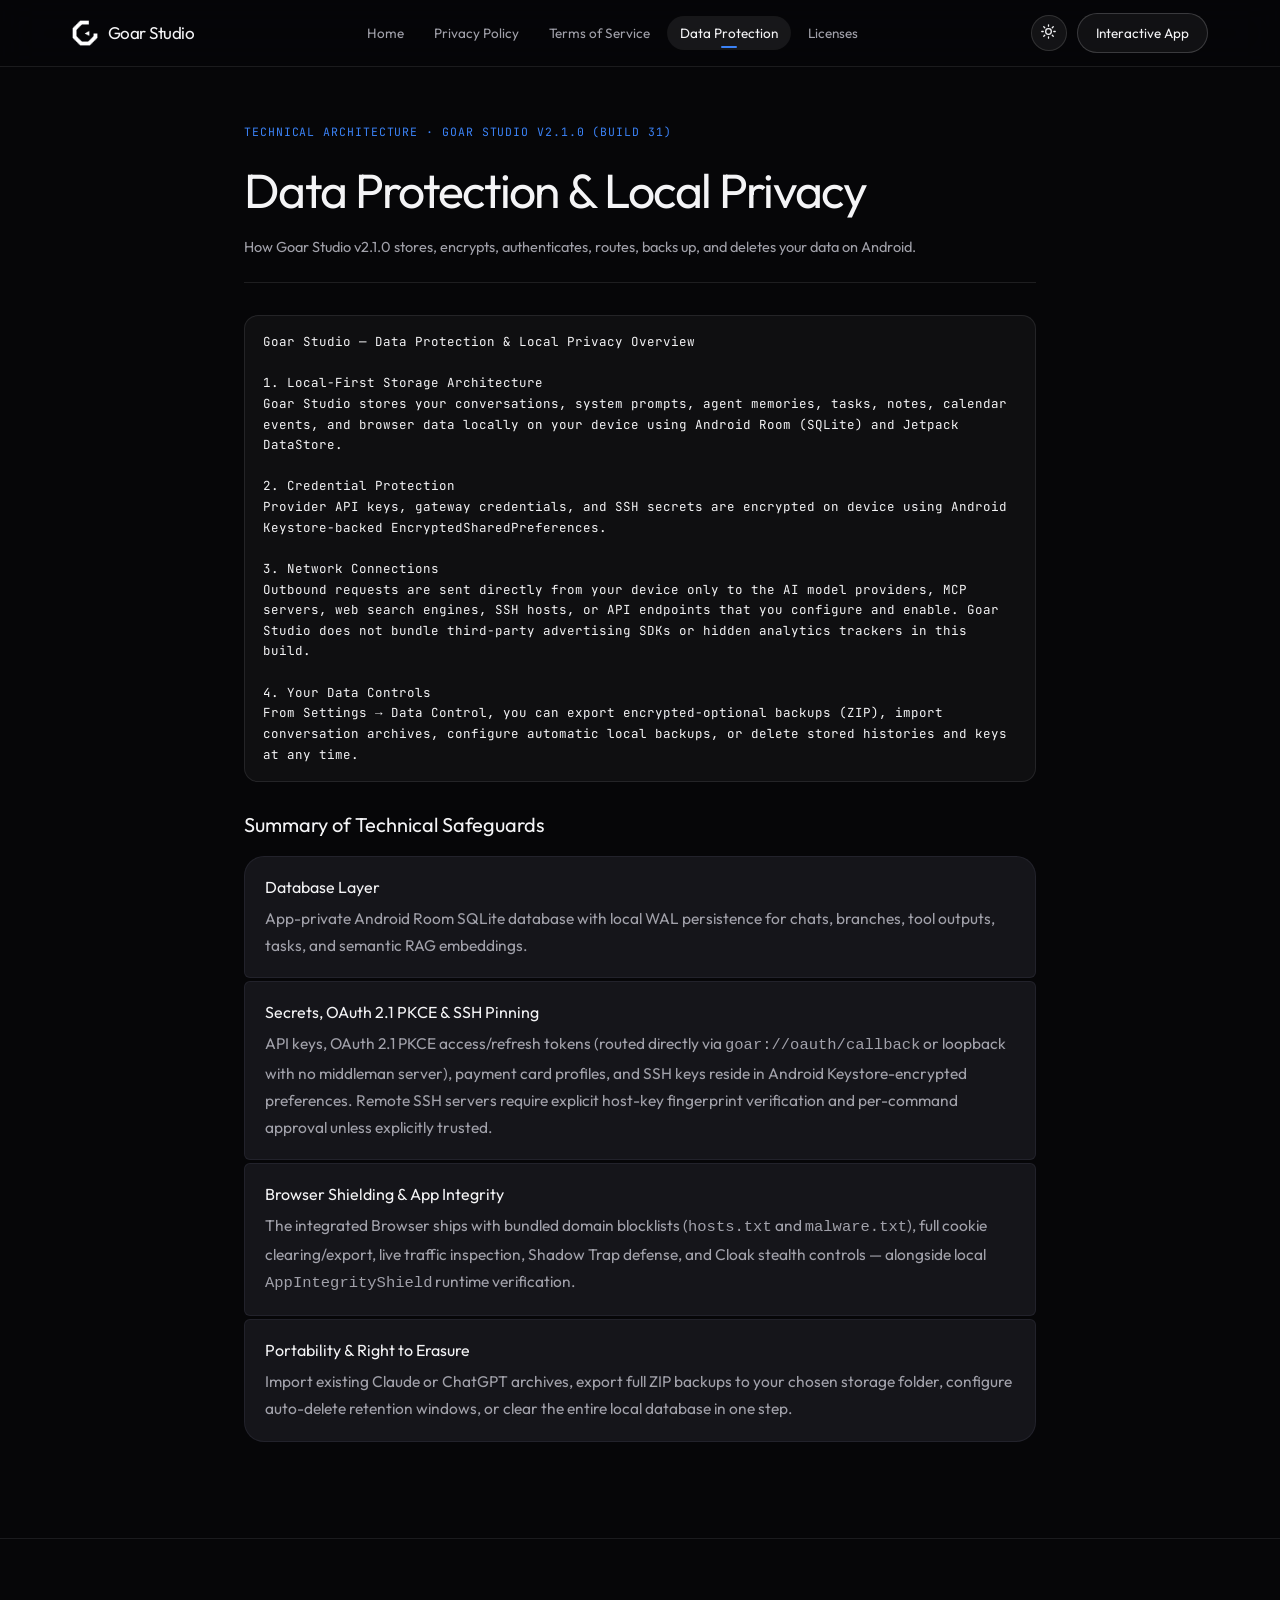
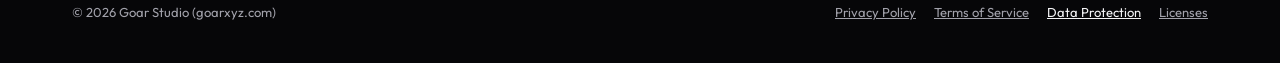
==== commit 42df77e6: "Sync website and 1:1 simulator with Goar Studio v2.1.0 (Build 31)" ====
--- a/data-protection.html
+++ b/data-protection.html
@@ -33,10 +33,10 @@
 
   <main class="legal-page-main">
     <div class="legal-page-header">
-      <div class="section-kicker">Technical Architecture · Data Sovereignty</div>
+      <div class="section-kicker">Technical Architecture · Goar Studio v2.1.0 (Build 31)</div>
       <h1>Data Protection &amp; Local Privacy</h1>
       <p style="margin:0;color:var(--on-surface-variant);font-size:14.5px">
-        How Goar Studio stores, encrypts, routes, backs up, and deletes your data on Android.
+        How Goar Studio v2.1.0 stores, encrypts, authenticates, routes, backs up, and deletes your data on Android.
       </p>
     </div>
 
@@ -62,12 +62,12 @@
           <p style="margin:6px 0 0">App-private Android Room SQLite database with local WAL persistence for chats, branches, tool outputs, tasks, and semantic RAG embeddings.</p>
         </div>
         <div class="goar-split-card" style="padding:18px 20px">
-          <strong style="color:var(--on-surface)">Secrets &amp; SSH Pinning</strong>
-          <p style="margin:6px 0 0">API keys, payment card profiles, and SSH keys reside in Android Keystore-encrypted preferences. Remote SSH servers require explicit host-key fingerprint verification and per-command approval unless explicitly trusted.</p>
+          <strong style="color:var(--on-surface)">Secrets, OAuth 2.1 PKCE &amp; SSH Pinning</strong>
+          <p style="margin:6px 0 0">API keys, OAuth 2.1 PKCE access/refresh tokens (routed directly via <code>goar://oauth/callback</code> or loopback with no middleman server), payment card profiles, and SSH keys reside in Android Keystore-encrypted preferences. Remote SSH servers require explicit host-key fingerprint verification and per-command approval unless explicitly trusted.</p>
         </div>
         <div class="goar-split-card" style="padding:18px 20px">
-          <strong style="color:var(--on-surface)">Browser Shielding</strong>
-          <p style="margin:6px 0 0">The integrated Browser ships with bundled domain blocklists (<code>hosts.txt</code> and <code>malware.txt</code>), full cookie clearing/export, live network inspection, and Cloak stealth controls.</p>
+          <strong style="color:var(--on-surface)">Browser Shielding &amp; App Integrity</strong>
+          <p style="margin:6px 0 0">The integrated Browser ships with bundled domain blocklists (<code>hosts.txt</code> and <code>malware.txt</code>), full cookie clearing/export, live traffic inspection, Shadow Trap defense, and Cloak stealth controls — alongside local <code>AppIntegrityShield</code> runtime verification.</p>
         </div>
         <div class="goar-split-card" style="padding:18px 20px">
           <strong style="color:var(--on-surface)">Portability &amp; Right to Erasure</strong>
--- a/css/goar-design-system.css
+++ b/css/goar-design-system.css
@@ -1,7 +1,8 @@
 /* ============================================================================
- * GOAR STUDIO DESIGN SYSTEM — 1:1 Web Translation of app.goar.ui.theme
- * Source of truth: Color.kt, Theme.kt, Type.kt, Shape.kt, Glass.kt,
- *                  GoarMatteIconColors.kt, ChatMetrics.kt
+ * GOAR STUDIO v2.1.0 DESIGN SYSTEM — 1:1 Web Translation of app.goar.ui.theme
+ * Source of truth (goar-xyz/Goar-Studio@3bbbdd9):
+ *   Color.kt (Obsidian Dark & Crisp Alabaster Light + 4 GoarPaletteStyle modes)
+ *   Theme.kt · Type.kt · Shape.kt · GlassSurface.kt · GoarMatteIconColors.kt
  * ============================================================================ */
 
 @font-face {
@@ -24,257 +25,285 @@
 [data-theme="dark"] {
   color-scheme: dark;
 
-  /* ── Monochrome Ink & Bone Palette (Color.kt) ── */
-  --goar-black: #000000;
-  --goar-bone: #E8E2D6;
-  --goar-bone-soft: #D4CDBF;
-
-  --goar-ink: #000000;
-  --goar-ink-lift: #0A0A0A;
-  --goar-ink-panel: #141414;
-  --goar-ink-high: #1C1C1C;
-  --goar-ink-line: #2A2A2A;
+  /* ── Pure High-Contrast Monochrome Palette (Obsidian Dark — Color.kt v2.1.0) ── */
+  --goar-black: #060608;
+  --goar-bone: #F4F4F6;
+  --goar-bone-soft: #A1A1AA;
+
+  --goar-ink: #0B0B0E;
+  --goar-ink-lift: #0E0E12;
+  --goar-ink-panel: #15151A;
+  --goar-ink-high: #1E1E25;
+  --goar-ink-line: #272730;
 
   /* ── Material 3 DarkScheme Semantic Mapping ── */
-  --bg: #000000;
-  --on-bg: #E8E2D6;
-  --surface: #000000;
-  --on-surface: #E8E2D6;
-  --surface-variant: #0A0A0A;
-  --on-surface-variant: rgba(232, 226, 214, 0.62);
-  --surface-lowest: #000000;
-  --surface-low: #0A0A0A;
-  --surface-container: #141414;
-  --surface-high: #1C1C1C;
-  --surface-highest: #2A2A2A;
-  --surface-elev-1: #0D0D0C;
-  --surface-elev-2: #121211;
-  --surface-elev-6: #1B1B19;
-
-  --primary: #E8E2D6;
-  --on-primary: #000000;
-  --primary-container: #E8E2D6;
-  --on-primary-container: #000000;
-
-  --secondary: #E8E2D6;
-  --on-secondary: #000000;
-  --secondary-container: #141414;
-  --on-secondary-container: #E8E2D6;
-
-  --tertiary: #D49B55;
-  --on-tertiary: #000000;
-  --tertiary-container: #322312;
-  --on-tertiary-container: #F3DCB7;
-
-  --error: #C76D6D;
-  --on-error: #220B0B;
-  --error-container: #3E1A1A;
-  --on-error-container: #F3BCBC;
-
-  --outline: rgba(232, 226, 214, 0.22);
-  --outline-variant: #2A2A2A;
-  --scrim: rgba(0, 0, 0, 0.65);
-
-  /* ── Subtle Muted Accents ── */
-  --accent-amber: #D49B55;
-  --accent-cyan: #5BA4B5;
-  --accent-emerald: #5E9C76;
-  --accent-coral: #C76D6D;
-  --accent-slate: #708CA6;
-
-  /* ── Glass & Chrome (Glass.kt) ── */
-  --glass-fill: rgba(232, 226, 214, 0.13);
-  --glass-strong: rgba(232, 226, 214, 0.20);
-  --chrome-edge-start: rgba(255, 255, 255, 0.35);
-  --chrome-edge-mid: rgba(255, 255, 255, 0.10);
-  --chrome-edge-end: rgba(255, 255, 255, 0.22);
-
-  /* ── Exact Screen Component Surface Overrides (MainTopHeaderBar, Playground, Builder, Voice) ── */
-  --topbar-btn-bg: #18181A;
-  --topbar-btn-border: #27272A;
-  --topbar-active-text: #FFFFFF;
-  --topbar-inactive-text: #8E8E93;
-  --composer-card-bg: #121211;
-  --composer-pill-bg: #1D1D1B;
-  --composer-ring: #2A2A2A;
-  --round-idle-bg: #FFFFFF;
-  --round-idle-fg: #0A0B0E;
-  --aura-color: rgba(63, 63, 70, 0.28);
-  --card-dark-bg: #141416;
-  --card-dark-border: #26262B;
-  --viewport-bg: #0B0C0F;
-  --pill-sub-bg: #202127;
-  --pill-sub-border: #373843;
-  --doc-bar-bg: #141416;
-  --doc-divider: #27272A;
-  --doc-text: #F9FAFB;
-  --doc-muted: #9CA3AF;
-  --voice-bg: #0A0B0E;
-  --voice-pill-bg: #16181F;
-  --voice-pill-border: #262934;
-  --matte-badge-alpha: 0.17;
-  --icon-tint-alpha: 0.16;
-
-  /* ── Curated Matte Bold Pop Pigments — Dark Mode (GoarMatteIconColors.kt) ── */
-  --m-top-drawer: #FF7A45;
-  --m-top-ask: #5B9BFF;
-  --m-top-imagine: #FF5E9C;
-  --m-top-build: #4ADE80;
-  --m-top-action: #FFB830;
-  --m-top-back: #38D0E8;
-
-  --m-drw-newchat: #7395FF;
-  --m-drw-tasks: #FF854D;
-  --m-drw-browser: #3BC9DB;
-  --m-drw-files: #9775FA;
-  --m-drw-terminal: #51CF66;
-  --m-drw-docs: #F06595;
-  --m-drw-settings: #FFD43B;
+  --bg: #060608;
+  --on-bg: #F4F4F6;
+  --surface: #0E0E12;
+  --on-surface: #F4F4F6;
+  --surface-variant: #15151A;
+  --on-surface-variant: #A1A1AA;
+  --surface-lowest: #060608;
+  --surface-low: #0E0E12;
+  --surface-container: #15151A;
+  --surface-high: #1E1E25;
+  --surface-highest: #272730;
+  --surface-bright: #1E1E25;
+  --surface-elev-1: #0E0E12;
+  --surface-elev-2: #15151A;
+  --surface-elev-6: #1E1E25;
+
+  --primary: #F4F4F6;
+  --on-primary: #060608;
+  --primary-container: #1E1E25;
+  --on-primary-container: #F4F4F6;
+
+  --secondary: #A1A1AA;
+  --on-secondary: #060608;
+  --secondary-container: #15151A;
+  --on-secondary-container: #F4F4F6;
+
+  --tertiary: #A1A1AA;
+  --on-tertiary: #060608;
+  --tertiary-container: #1E1E25;
+  --on-tertiary-container: #F4F4F6;
+
+  --error: #F87171;
+  --on-error: #260A0A;
+  --error-container: #3F1616;
+  --on-error-container: #FECACA;
+
+  --outline: rgba(244, 244, 246, 0.16);
+  --outline-variant: #272730;
+  --scrim: rgba(0, 0, 0, 0.68);
+
+  /* ── Functional Status & Semantic Tokens (Color.kt v2.1.0) ── */
+  --accent-cobalt: #3B82F6;
+  --accent-amber: #F59E0B;
+  --accent-cyan: #06B6D4;
+  --accent-emerald: #10B981;
+  --accent-coral: #EF4444;
+  --accent-slate: #71717A;
+
+  /* ── Glass & Chrome ── */
+  --glass-fill: rgba(244, 244, 246, 0.12);
+  --glass-strong: rgba(244, 244, 246, 0.20);
+  --chrome-edge-start: rgba(244, 244, 246, 0.30);
+  --chrome-edge-mid: rgba(244, 244, 246, 0.10);
+  --chrome-edge-end: rgba(244, 244, 246, 0.18);
+
+  /* ── Screen Component Surface Tokens (v2.1.0) ── */
+  --topbar-btn-bg: transparent;
+  --topbar-btn-border: transparent;
+  --topbar-pill-bg: rgba(21, 21, 26, 0.78);
+  --topbar-pill-active-bg: #1E1E25;
+  --topbar-active-text: #F4F4F6;
+  --topbar-inactive-text: rgba(161, 161, 170, 0.78);
+  --composer-card-bg: #0E0E12;
+  --composer-pill-bg: #1E1E25;
+  --composer-ring: #272730;
+  --round-idle-bg: #F4F4F6;
+  --round-idle-fg: #060608;
+  --aura-color: rgba(59, 130, 246, 0.22);
+  --card-dark-bg: #15151A;
+  --card-dark-border: #272730;
+  --viewport-bg: #060608;
+  --pill-sub-bg: #1E1E25;
+  --pill-sub-border: #272730;
+  --doc-bar-bg: #15151A;
+  --doc-divider: #272730;
+  --doc-text: #F4F4F6;
+  --doc-muted: #A1A1AA;
+  --voice-bg: #060608;
+  --voice-pill-bg: #15151A;
+  --voice-pill-border: #272730;
+  --matte-badge-alpha: 0.14;
+  --icon-tint-alpha: 0.14;
+
+  /* ── Calm Architectural Monochrome Default Icon Tokens (GoarPaletteStyle.MONOCHROME) ── */
+  --icon-chrome: #F4F4F6;
+  --icon-category: #D4D4D8;
+  --icon-primary: #F4F4F6;
+  --icon-danger: #F87171;
+
+  /* ── Curated Semantic Accent & Tinted Category Pigments — Dark Mode ── */
+  --m-top-drawer: #FF6D00;
+  --m-top-ask: #3B82F6;
+  --m-top-imagine: #F43F5E;
+  --m-top-build: #10B981;
+  --m-top-action: #F59E0B;
+  --m-top-back: #06B6D4;
+
+  --m-drw-newchat: #4F7CFF;
+  --m-drw-tasks: #FB923C;
+  --m-drw-browser: #38BDF8;
+  --m-drw-files: #818CF8;
+  --m-drw-terminal: #4ADE80;
+  --m-drw-docs: #F43F5E;
+  --m-drw-calendar: #A78BFA;
+  --m-drw-network: #FB7185;
+  --m-drw-settings: #FACC15;
 
   --m-cmp-plus: #4DABF7;
   --m-cmp-model: #20C997;
   --m-cmp-chevron: #DA77F2;
   --m-cmp-context: #FFA94D;
-  --m-cmp-danger: #FF6B6B;
+  --m-cmp-danger: #FF5252;
   --m-cmp-kebab: #F783AC;
   --m-cmp-sparkle: #B197FC;
   --m-cmp-expand: #66D9E8;
-  --m-cmp-mic: #FF7A66;
+  --m-cmp-mic: #FF6B5B;
   --m-cmp-send: #2FD48F;
   --m-cmp-stop: #E84A5F;
 
-  /* ── 28 Unique Settings Matte Pigments — Dark Mode ── */
-  --m-set-provider: #2EC4D6;
-  --m-set-models: #FF7B3D;
-  --m-set-prompts: #4CD964;
-  --m-set-generation: #9E7BFF;
-  --m-set-context: #FF5C8A;
-  --m-set-titlegen: #5AA8FF;
-  --m-set-transcription: #FF9248;
-  --m-set-imagegen: #32D9A4;
-  --m-set-mcp: #748FFC;
-  --m-set-apihub: #FFCC33;
-  --m-set-email: #FF6B5B;
-  --m-set-payments: #94D82D;
-  --m-set-plugins: #D97BF0;
-  --m-set-websearch: #4DD4E8;
-  --m-set-search: #E09F5A;
-  --m-set-shell: #69DB7C;
-  --m-set-security: #F25C84;
-  --m-set-automation: #63B3FF;
-  --m-set-audit: #38D9A9;
-  --m-set-proxy: #FF9457;
-  --m-set-webui: #B197FC;
-  --m-set-memory: #CC5DE8;
-  --m-set-skills: #C0EB3B;
-  --m-set-datacontrol: #4CE0B3;
-  --m-set-appearance: #FF7AA8;
-  --m-set-language: #74C0FC;
-  --m-set-about: #FFB74D;
-  --m-set-developer: #91A7FF;
-
-  /* ── 10 Unique Build Idea Chips — Dark Mode ── */
-  --m-chip-0: #FF7A45;
-  --m-chip-1: #38D0E8;
-  --m-chip-2: #DA77F2;
-  --m-chip-3: #51CF66;
-  --m-chip-4: #FF6B9D;
-  --m-chip-5: #66B2FF;
-  --m-chip-6: #A9E34B;
-  --m-chip-7: #FFD43B;
-  --m-chip-8: #A388FF;
-  --m-chip-9: #38D9A9;
+  /* ── Settings Pigments (used in TINTED style & accents) ── */
+  --m-set-provider: #FF3B30;
+  --m-set-models: #FF7043;
+  --m-set-prompts: #2EE57D;
+  --m-set-generation: #9575FF;
+  --m-set-context: #FF699B;
+  --m-set-titlegen: #FF9E2C;
+  --m-set-transcription: #FF8A65;
+  --m-set-imagegen: #CE63FF;
+  --m-set-mcp: #6E85FF;
+  --m-set-apihub: #26D0B8;
+  --m-set-email: #FF5252;
+  --m-set-payments: #1DE982;
+  --m-set-plugins: #E040FB;
+  --m-set-websearch: #29B6F6;
+  --m-set-search: #F4A259;
+  --m-set-shell: #66BB6A;
+  --m-set-sandbox: #FF7A33;
+  --m-set-security: #FF5C8D;
+  --m-set-automation: #9CCC3D;
+  --m-set-audit: #26C6DA;
+  --m-set-proxy: #FF7547;
+  --m-set-webui: #BA68C8;
+  --m-set-memory: #E066FF;
+  --m-set-skills: #FFBF1F;
+  --m-set-datacontrol: #5C9DFF;
+  --m-set-appearance: #FF4F9A;
+  --m-set-language: #18D2E6;
+  --m-set-about: #E59849;
+  --m-set-developer: #7986CB;
+
+  /* ── Build Idea Chips ── */
+  --m-chip-0: #FF3B30;
+  --m-chip-1: #FF6D00;
+  --m-chip-2: #CE63FF;
+  --m-chip-3: #00C853;
+  --m-chip-4: #FF4F9A;
+  --m-chip-5: #2979FF;
+  --m-chip-6: #9CCC3D;
+  --m-chip-7: #FFAB00;
+  --m-chip-8: #9575FF;
+  --m-chip-9: #26D0B8;
 }
 
 [data-theme="light"] {
   color-scheme: light;
 
-  /* ── Warm Paper & Ink Palette (Color.kt LightScheme) ── */
-  --bg: #EFE9DF;
-  --on-bg: #000000;
-  --surface: #F4EFE6;
-  --on-surface: #000000;
-  --surface-variant: #E4DDD2;
-  --on-surface-variant: rgba(0, 0, 0, 0.62);
-  --surface-lowest: #EFE9DF;
-  --surface-low: #EFE9DF;
-  --surface-container: #E4DDD2;
-  --surface-high: #D8D0C4;
-  --surface-highest: #C9C0B3;
-  --surface-elev-1: #F2ECE3;
-  --surface-elev-2: #EAE3D8;
-  --surface-elev-6: #DDD5C9;
-
-  --primary: #000000;
-  --on-primary: #EFE9DF;
-  --primary-container: #000000;
-  --on-primary-container: #EFE9DF;
-
-  --secondary: #000000;
-  --on-secondary: #EFE9DF;
-  --secondary-container: #E4DDD2;
-  --on-secondary-container: #000000;
-
-  --tertiary: #8A5A1B;
-  --on-tertiary: #EFE9DF;
-  --tertiary-container: #FBE5C5;
-  --on-tertiary-container: #381F03;
-
-  --error: #A63939;
-  --on-error: #EFE9DF;
-  --error-container: #FAD7D7;
-  --on-error-container: #4C0E0E;
-
-  --outline: rgba(0, 0, 0, 0.18);
-  --outline-variant: #C9C0B3;
-  --scrim: rgba(0, 0, 0, 0.32);
-
-  --glass-fill: rgba(0, 0, 0, 0.05);
-  --glass-strong: rgba(0, 0, 0, 0.08);
-  --chrome-edge-start: rgba(0, 0, 0, 0.24);
-  --chrome-edge-mid: rgba(0, 0, 0, 0.08);
-  --chrome-edge-end: rgba(0, 0, 0, 0.15);
-
-  --topbar-btn-bg: rgba(216, 208, 196, 0.85);
-  --topbar-btn-border: rgba(201, 192, 179, 0.55);
-  --topbar-active-text: #000000;
-  --topbar-inactive-text: #71717A;
-  --composer-card-bg: #F4EFE6;
-  --composer-pill-bg: #E4DDD2;
-  --composer-ring: #C9C0B3;
-  --round-idle-bg: #111318;
+  /* ── Crisp Alabaster Light Palette (Color.kt v2.1.0) ── */
+  --bg: #FAFAFB;
+  --on-bg: #0B0B0E;
+  --surface: #FFFFFF;
+  --on-surface: #0B0B0E;
+  --surface-variant: #F3F3F6;
+  --on-surface-variant: #65656F;
+  --surface-lowest: #FFFFFF;
+  --surface-low: #FFFFFF;
+  --surface-container: #F3F3F6;
+  --surface-high: #E8E8ED;
+  --surface-highest: #E2E2E8;
+  --surface-bright: #FFFFFF;
+  --surface-elev-1: #FFFFFF;
+  --surface-elev-2: #F3F3F6;
+  --surface-elev-6: #E8E8ED;
+
+  --primary: #0B0B0E;
+  --on-primary: #FFFFFF;
+  --primary-container: #E8E8ED;
+  --on-primary-container: #0B0B0E;
+
+  --secondary: #52525B;
+  --on-secondary: #FFFFFF;
+  --secondary-container: #F3F3F6;
+  --on-secondary-container: #0B0B0E;
+
+  --tertiary: #52525B;
+  --on-tertiary: #FFFFFF;
+  --tertiary-container: #F3F3F6;
+  --on-tertiary-container: #0B0B0E;
+
+  --error: #DC2626;
+  --on-error: #FFFFFF;
+  --error-container: #FEE2E2;
+  --on-error-container: #7F1D1D;
+
+  --outline: rgba(11, 11, 14, 0.14);
+  --outline-variant: #E2E2E8;
+  --scrim: rgba(11, 11, 14, 0.36);
+
+  --accent-cobalt: #2563EB;
+  --accent-amber: #D97706;
+  --accent-cyan: #0891B2;
+  --accent-emerald: #059669;
+  --accent-coral: #DC2626;
+
+  --glass-fill: rgba(11, 11, 14, 0.04);
+  --glass-strong: rgba(11, 11, 14, 0.08);
+  --chrome-edge-start: rgba(11, 11, 14, 0.18);
+  --chrome-edge-mid: rgba(11, 11, 14, 0.06);
+  --chrome-edge-end: rgba(11, 11, 14, 0.12);
+
+  --topbar-btn-bg: transparent;
+  --topbar-btn-border: transparent;
+  --topbar-pill-bg: rgba(243, 243, 246, 0.90);
+  --topbar-pill-active-bg: #FFFFFF;
+  --topbar-active-text: #0B0B0E;
+  --topbar-inactive-text: rgba(101, 101, 111, 0.78);
+  --composer-card-bg: #FFFFFF;
+  --composer-pill-bg: #F3F3F6;
+  --composer-ring: #E2E2E8;
+  --round-idle-bg: #0B0B0E;
   --round-idle-fg: #FFFFFF;
-  --aura-color: rgba(201, 192, 179, 0.55);
-  --card-dark-bg: #E4DDD2;
-  --card-dark-border: rgba(201, 192, 179, 0.65);
-  --viewport-bg: #EFE9DF;
-  --pill-sub-bg: #D8D0C4;
-  --pill-sub-border: rgba(0, 0, 0, 0.12);
+  --aura-color: rgba(37, 99, 235, 0.14);
+  --card-dark-bg: #F3F3F6;
+  --card-dark-border: #E2E2E8;
+  --viewport-bg: #FAFAFB;
+  --pill-sub-bg: #E8E8ED;
+  --pill-sub-border: #E2E2E8;
   --doc-bar-bg: #FFFFFF;
-  --doc-divider: #E5E7EB;
-  --doc-text: #111827;
-  --doc-muted: #6B7280;
-  --voice-bg: #F7F8FA;
-  --voice-pill-bg: #E4DDD2;
-  --voice-pill-border: rgba(0, 0, 0, 0.12);
-  --matte-badge-alpha: 0.12;
-  --icon-tint-alpha: 0.12;
-
-  /* ── Curated Matte Bold Pop Pigments — Light Mode (GoarMatteIconColors.kt) ── */
-  --m-top-drawer: #C2410C;
-  --m-top-ask: #1D4ED8;
-  --m-top-imagine: #9D174D;
-  --m-top-build: #15803D;
-  --m-top-action: #B45309;
-  --m-top-back: #0E7490;
-
-  --m-drw-newchat: #2E5BFF;
-  --m-drw-tasks: #D9480F;
-  --m-drw-browser: #0B7285;
-  --m-drw-files: #5F3DC4;
-  --m-drw-terminal: #2B8A3E;
-  --m-drw-docs: #A61E4D;
-  --m-drw-settings: #C99700;
+  --doc-divider: #E2E2E8;
+  --doc-text: #0B0B0E;
+  --doc-muted: #65656F;
+  --voice-bg: #FAFAFB;
+  --voice-pill-bg: #F3F3F6;
+  --voice-pill-border: #E2E2E8;
+  --matte-badge-alpha: 0.11;
+  --icon-tint-alpha: 0.11;
+
+  --icon-chrome: #18181B;
+  --icon-category: #3F3F46;
+  --icon-primary: #18181B;
+  --icon-danger: #DC2626;
+
+  --m-top-drawer: #E65100;
+  --m-top-ask: #2563EB;
+  --m-top-imagine: #C62828;
+  --m-top-build: #059669;
+  --m-top-action: #D97706;
+  --m-top-back: #0891B2;
+
+  --m-drw-newchat: #1E40AF;
+  --m-drw-tasks: #EA580C;
+  --m-drw-browser: #0284C7;
+  --m-drw-files: #4338CA;
+  --m-drw-terminal: #15803D;
+  --m-drw-docs: #B91C1C;
+  --m-drw-calendar: #6D28D9;
+  --m-drw-network: #9F1239;
+  --m-drw-settings: #A16207;
 
   --m-cmp-plus: #1971C2;
   --m-cmp-model: #087F5B;
@@ -282,56 +311,81 @@
   --m-cmp-context: #E67700;
   --m-cmp-danger: #C92A2A;
   --m-cmp-kebab: #D6336C;
-  --m-cmp-sparkle: #6741D9;
+  --m-cmp-sparkle: #5F3DC4;
   --m-cmp-expand: #0C8599;
   --m-cmp-mic: #E03131;
   --m-cmp-send: #1E9E6B;
   --m-cmp-stop: #B02A37;
 
-  /* ── 28 Unique Settings Matte Pigments — Light Mode ── */
-  --m-set-provider: #0B7285;
-  --m-set-models: #D9480F;
-  --m-set-prompts: #2B8A3E;
-  --m-set-generation: #6741D9;
-  --m-set-context: #C2255C;
-  --m-set-titlegen: #1864AB;
-  --m-set-transcription: #E8590C;
-  --m-set-imagegen: #099268;
-  --m-set-mcp: #3B5BDB;
-  --m-set-apihub: #C99700;
-  --m-set-email: #B83227;
-  --m-set-payments: #5C940D;
-  --m-set-plugins: #9C36B5;
-  --m-set-websearch: #1098AD;
-  --m-set-search: #A66321;
-  --m-set-shell: #2F9E44;
-  --m-set-security: #A61E4D;
-  --m-set-automation: #1C7ED6;
-  --m-set-audit: #087F5B;
-  --m-set-proxy: #C85A17;
-  --m-set-webui: #7950F2;
-  --m-set-memory: #862E9C;
-  --m-set-skills: #829E00;
-  --m-set-datacontrol: #0CA678;
-  --m-set-appearance: #D6336C;
-  --m-set-language: #228BE6;
-  --m-set-about: #D9820B;
-  --m-set-developer: #4C6EF5;
-
-  /* ── 10 Unique Build Idea Chips — Light Mode ── */
-  --m-chip-0: #D9480F;
-  --m-chip-1: #0B7285;
-  --m-chip-2: #9C36B5;
-  --m-chip-3: #2B8A3E;
-  --m-chip-4: #C2255C;
-  --m-chip-5: #1864AB;
-  --m-chip-6: #5C940D;
-  --m-chip-7: #C99700;
-  --m-chip-8: #5F3DC4;
-  --m-chip-9: #087F5B;
-}
-
-/* ── Shared Typography & Shape Tokens (Shape.kt + ChatMetrics.kt) ── */
+  --m-set-provider: #D50000;
+  --m-set-models: #FF5722;
+  --m-set-prompts: #1B8A4B;
+  --m-set-generation: #4527A0;
+  --m-set-context: #AD1457;
+  --m-set-titlegen: #EF6C00;
+  --m-set-transcription: #E64A19;
+  --m-set-imagegen: #7B1FA2;
+  --m-set-mcp: #283593;
+  --m-set-apihub: #00796B;
+  --m-set-email: #B71C1C;
+  --m-set-payments: #008952;
+  --m-set-plugins: #AA00FF;
+  --m-set-websearch: #0277BD;
+  --m-set-search: #AF5A14;
+  --m-set-shell: #2E7D32;
+  --m-set-sandbox: #DD4814;
+  --m-set-security: #880E4F;
+  --m-set-automation: #558B2F;
+  --m-set-audit: #006064;
+  --m-set-proxy: #BF360C;
+  --m-set-webui: #6A1B9A;
+  --m-set-memory: #8E24AA;
+  --m-set-skills: #D98200;
+  --m-set-datacontrol: #1565C0;
+  --m-set-appearance: #C2185B;
+  --m-set-language: #00838F;
+  --m-set-about: #8D4E17;
+  --m-set-developer: #303F9F;
+
+  --m-chip-0: #D50000;
+  --m-chip-1: #E65100;
+  --m-chip-2: #7B1FA2;
+  --m-chip-3: #00894D;
+  --m-chip-4: #C2185B;
+  --m-chip-5: #0D47A1;
+  --m-chip-6: #558B2F;
+  --m-chip-7: #D97706;
+  --m-chip-8: #4527A0;
+  --m-chip-9: #00796B;
+}
+
+/* ── 4 Selectable GoarPaletteStyle Overrides (Color.kt v2.1.0) ── */
+[data-theme="dark"] [data-palette="CHAMPAGNE"] {
+  --primary: #E59A69;
+  --on-primary: #1C1008;
+  --icon-primary: #E59A69;
+  --icon-category: #E7C4AC;
+}
+[data-theme="light"] [data-palette="CHAMPAGNE"] {
+  --primary: #C26D3A;
+  --on-primary: #FFFFFF;
+  --icon-primary: #C26D3A;
+  --icon-category: #7C4A2D;
+}
+[data-theme="dark"] [data-palette="COBALT"] {
+  --primary: #60A5FA;
+  --on-primary: #081426;
+  --icon-primary: #60A5FA;
+  --icon-category: #BFDBFE;
+}
+[data-theme="light"] [data-palette="COBALT"] {
+  --primary: #2563EB;
+  --on-primary: #FFFFFF;
+  --icon-primary: #2563EB;
+  --icon-category: #1E40AF;
+}
+
+/* ── Shared Typography & Shape Tokens (Shape.kt + SettingsScreen.kt v2.1.0) ── */
 :root {
   --font-sans: 'Outfit', -apple-system, BlinkMacSystemFont, 'Segoe UI', Roboto, sans-serif;
   --font-mono: 'JetBrains Mono', ui-monospace, SFMono-Regular, Menlo, Consolas, monospace;
@@ -341,8 +395,8 @@
   --shape-md: 12px;
   --shape-lg: 16px;
   --shape-xl: 28px;
-  --shape-split-outer: 24px;
-  --shape-split-inner: 5px;
+  --shape-split-outer: 20px;
+  --shape-split-inner: 6px;
   --shape-composer: 28px;
   --shape-bubble: 18px 18px 6px 18px;
 }
@@ -386,7 +440,7 @@
   display: none !important;
 }
 
-/* ── Chromium Glass Surface (Glass.kt) ── */
+/* ── Chromium Glass Surface (GlassSurface.kt) ── */
 .chromium-glass {
   background: var(--glass-fill);
   border: 1px solid var(--outline);
@@ -394,16 +448,17 @@
   -webkit-backdrop-filter: blur(18px);
 }
 
-/* ── Settings Split-Shape Group Stack (SettingsScreen.kt lines 85-100) ── */
+/* ── Settings Split-Shape Group Stack (SettingsScreen.kt v2.1.0: 20dp outer, 6dp inner, 3dp gap, 1dp border) ── */
 .goar-split-stack {
   display: flex;
   flex-direction: column;
-  gap: 2px;
+  gap: 3px;
 }
 .goar-split-card {
   background: var(--surface-container);
+  border: 1px solid color-mix(in srgb, var(--outline-variant) 75%, transparent);
   border-radius: var(--shape-split-inner);
-  transition: background-color 160ms ease, transform 140ms ease;
+  transition: transform 140ms ease;
 }
 .goar-split-card:first-child {
   border-top-left-radius: var(--shape-split-outer);
--- a/css/website.css
+++ b/css/website.css
@@ -1,6 +1,6 @@
 /* ============================================================================
- * GOAR STUDIO OFFICIAL WEBSITE — FRAMER-GRADE EDITORIAL DESIGN SYSTEM
- * True Ink (#000000) & Bone (#E8E2D6) / Warm Paper (#EFE9DF) & Ink
+ * GOAR STUDIO OFFICIAL WEBSITE — FRAMER-GRADE EDITORIAL DESIGN SYSTEM (v2.1.0)
+ * Architectural Obsidian (#060608) & Bone (#F4F4F6) / Crisp Alabaster (#FAFAFB) & Ink (#0B0B0E)
  * Luminous ambient depth · Ultra-tight Outfit typography · Airy editorial rhythm
  * ============================================================================ */
 
@@ -314,13 +314,13 @@
   margin: 0 0 28px;
 }
 .hero-slogan-accent {
-  background: linear-gradient(108deg, #FFFFFF 12%, #9EC5FF 56%, #5B9BFF 100%);
+  background: linear-gradient(108deg, #FFFFFF 14%, #D4D4DC 58%, #93C5FD 100%);
   -webkit-background-clip: text;
   background-clip: text;
   -webkit-text-fill-color: transparent;
 }
 [data-theme="light"] .hero-slogan-accent {
-  background: linear-gradient(108deg, #000000 12%, #1D4ED8 100%);
+  background: linear-gradient(108deg, #0B0B0E 14%, #2563EB 100%);
   -webkit-background-clip: text;
   background-clip: text;
   -webkit-text-fill-color: transparent;
@@ -1063,7 +1063,7 @@
   color: var(--on-bg);
 }
 
-/* ── Full Hands-On 14-Screen Interactive Sandbox (Phone Left | Deck Right) ── */
+/* ── Full Hands-On 16-Screen Interactive Sandbox (Phone Left | Deck Right) ── */
 .sandbox-grid {
   display: grid;
   grid-template-columns: 394px minmax(0, 1fr);
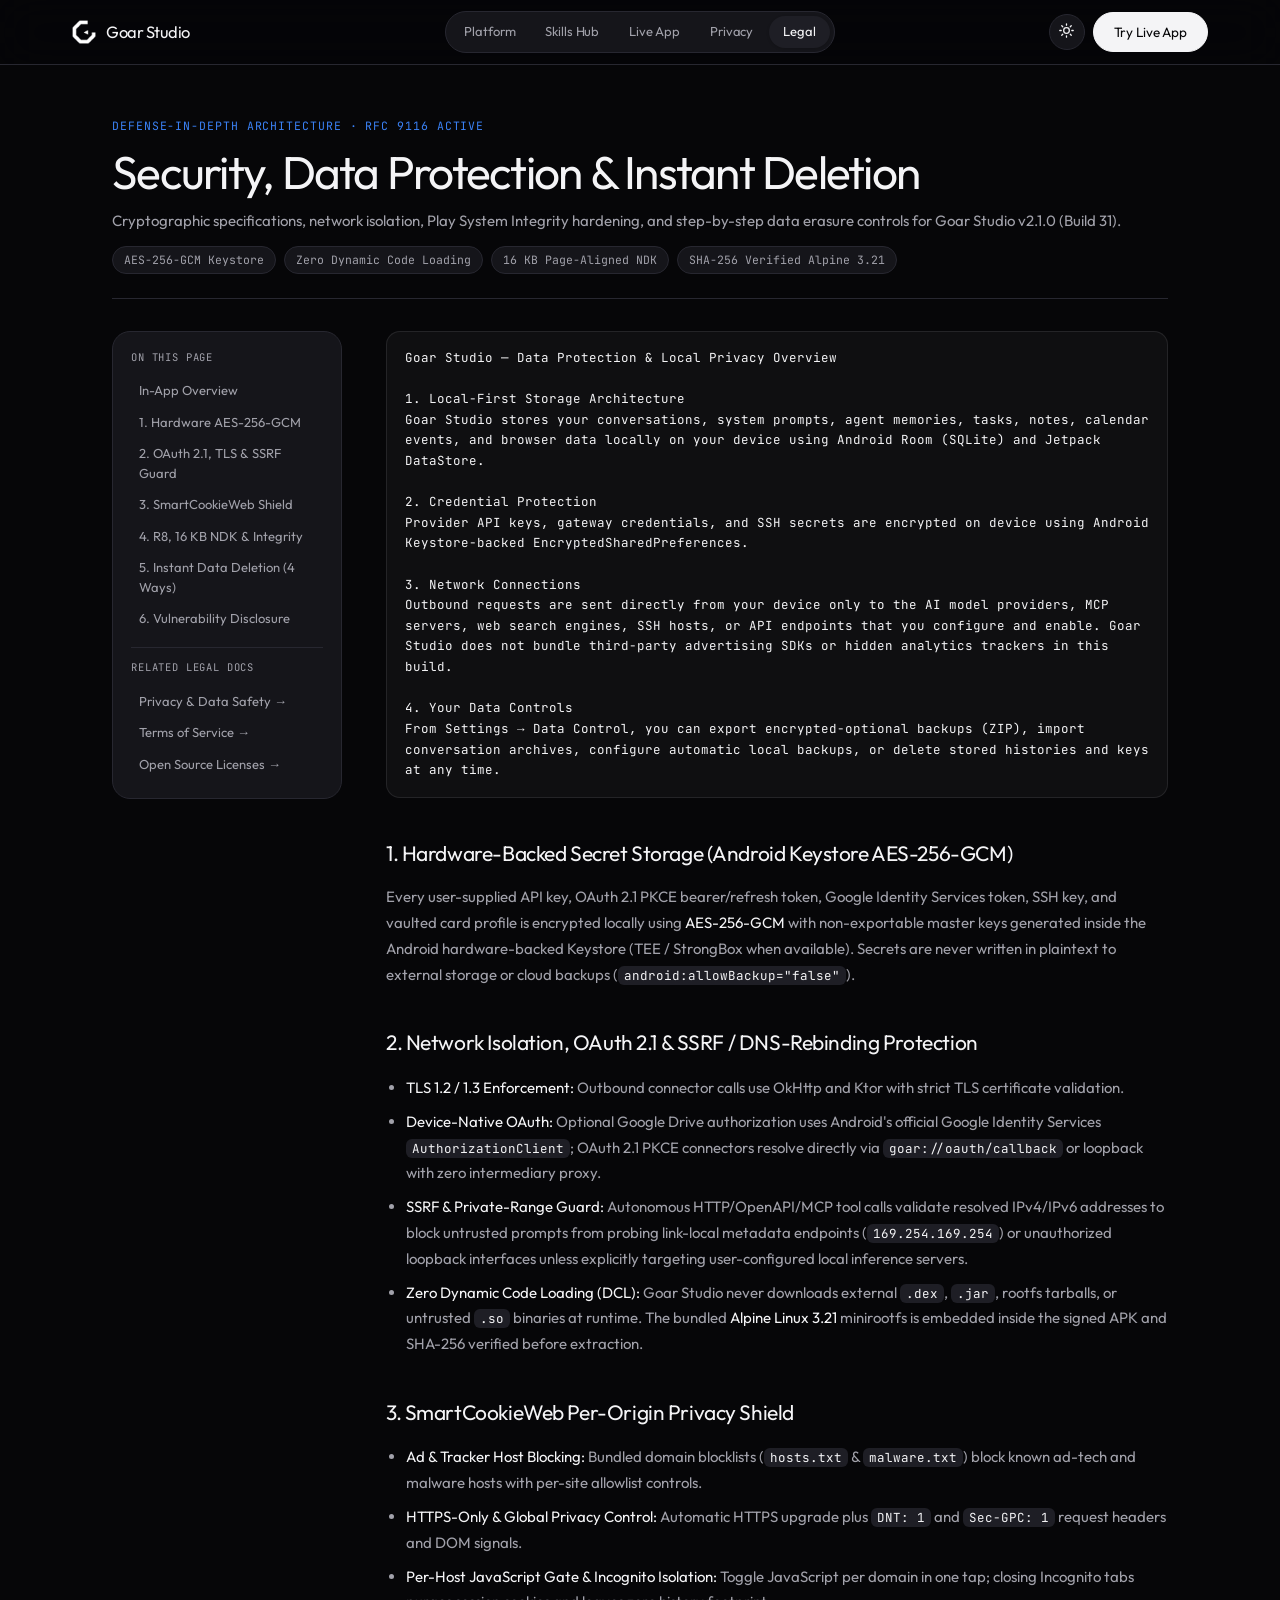
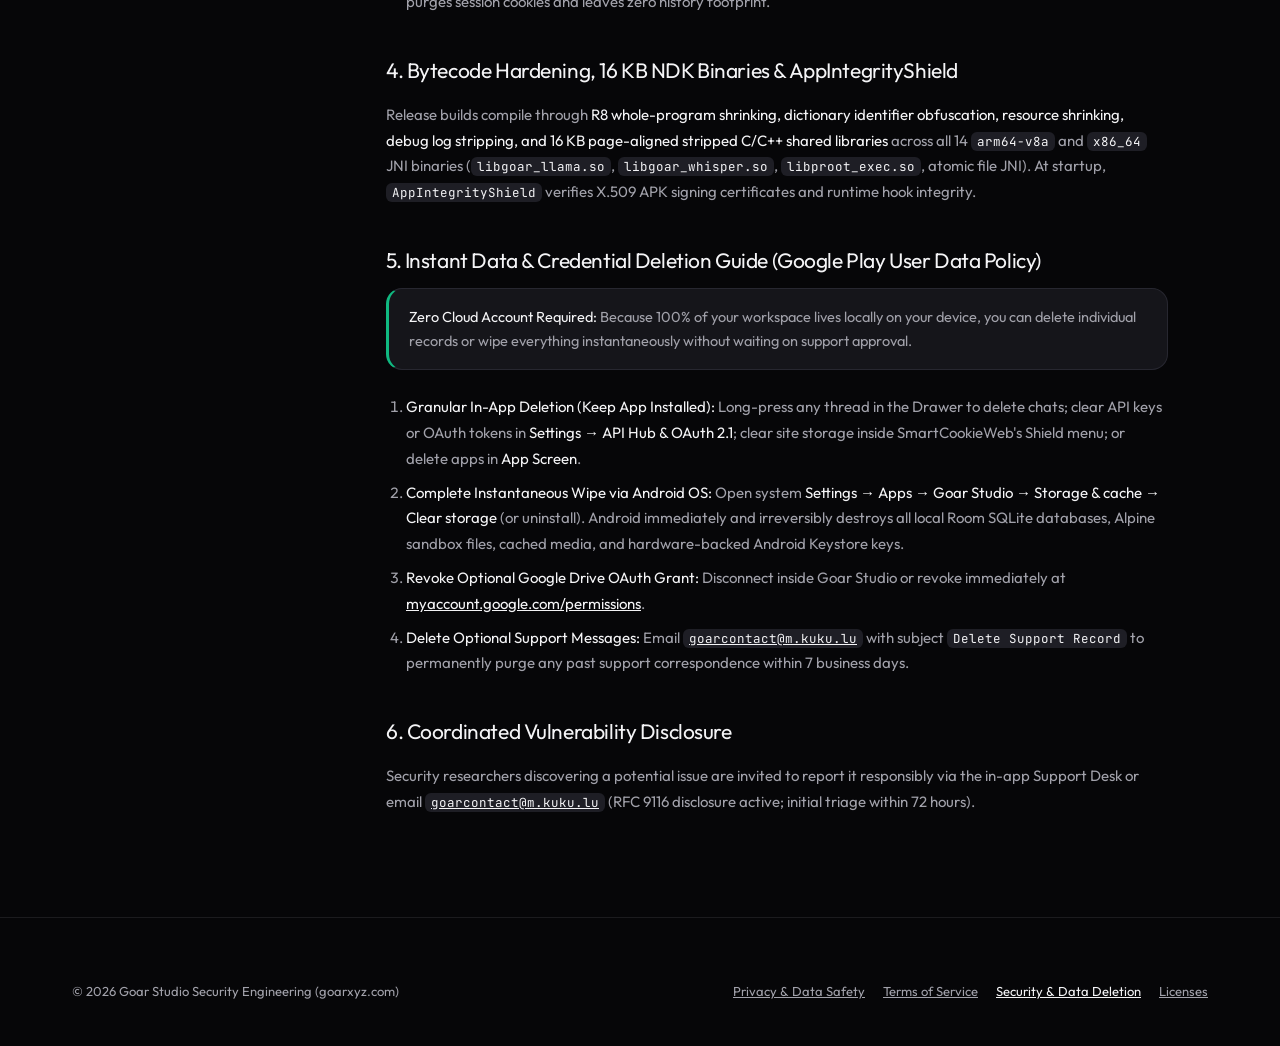
==== commit 07e041de: "Align 1:1 with Goar Studio 8b8e678, polish balanced layout & navbar, add 98-skill GitHub Hub and ent" ====
--- a/data-protection.html
+++ b/data-protection.html
@@ -3,8 +3,8 @@
 <head>
   <meta charset="UTF-8" />
   <meta name="viewport" content="width=device-width, initial-scale=1.0" />
-  <title>Data Protection &amp; Local Privacy — Goar Studio</title>
-  <meta name="description" content="Technical Data Protection and Local Privacy Overview for Goar Studio on Android." />
+  <title>Security Architecture, Data Protection &amp; Deletion — Goar Studio</title>
+  <meta name="description" content="Hardware-backed Android Keystore AES-256-GCM, SSRF protection, zero DCL, R8 + 16 KB NDK hardening, SmartCookieWeb isolation, and instant Data Deletion instructions for Goar Studio v2.1.0." />
   <link rel="icon" type="image/png" href="assets/ic_goar_mark.png" />
   <link rel="stylesheet" href="css/goar-design-system.css" />
   <link rel="stylesheet" href="css/website.css" />
@@ -17,31 +17,56 @@
         <img src="assets/ic_goar_mark_black.png" alt="Goar Studio" class="goar-mark-img goar-mark-light-only" />
         <span>Goar Studio</span>
       </a>
-      <nav class="site-nav-links">
-        <a href="index.html" class="site-nav-link">Home</a>
-        <a href="privacy.html" class="site-nav-link">Privacy Policy</a>
-        <a href="terms.html" class="site-nav-link">Terms of Service</a>
-        <a href="data-protection.html" class="site-nav-link active">Data Protection</a>
-        <a href="licenses.html" class="site-nav-link">Licenses</a>
+      <nav class="site-nav-links" aria-label="Primary">
+        <a href="index.html" class="site-nav-link">Platform</a>
+        <a href="skills.html" class="site-nav-link">Skills Hub</a>
+        <a href="simulator.html" class="site-nav-link">Live App</a>
+        <a href="privacy.html" class="site-nav-link">Privacy</a>
+        <a href="terms.html" class="site-nav-link active">Legal</a>
       </nav>
       <div class="site-nav-actions">
-        <button class="site-icon-circle" data-action="toggle-site-theme" aria-label="Toggle theme"><span data-theme-toggle-icon></span></button>
-        <a href="simulator.html" class="btn-secondary">Interactive App</a>
+        <button class="site-icon-circle" data-action="toggle-site-theme" aria-label="Toggle Obsidian Dark or Alabaster Light">
+          <span data-theme-toggle-icon></span>
+        </button>
+        <a href="simulator.html" class="btn-primary">Try Live App</a>
       </div>
     </div>
   </header>
 
   <main class="legal-page-main">
     <div class="legal-page-header">
-      <div class="section-kicker">Technical Architecture · Goar Studio v2.1.0 (Build 31)</div>
-      <h1>Data Protection &amp; Local Privacy</h1>
-      <p style="margin:0;color:var(--on-surface-variant);font-size:14.5px">
-        How Goar Studio v2.1.0 stores, encrypts, authenticates, routes, backs up, and deletes your data on Android.
+      <div class="section-kicker">Defense-in-Depth Architecture · RFC 9116 Active</div>
+      <h1>Security, Data Protection &amp; Instant Deletion</h1>
+      <p style="margin:0;color:var(--on-surface-variant);font-size:15px">
+        Cryptographic specifications, network isolation, Play System Integrity hardening, and step-by-step data erasure controls for Goar Studio v2.1.0 (Build 31).
       </p>
+      <div class="legal-meta-pills">
+        <span class="legal-meta-pill">AES-256-GCM Keystore</span>
+        <span class="legal-meta-pill">Zero Dynamic Code Loading</span>
+        <span class="legal-meta-pill">16 KB Page-Aligned NDK</span>
+        <span class="legal-meta-pill">SHA-256 Verified Alpine 3.21</span>
+      </div>
     </div>
 
-    <article class="legal-article">
-      <div class="legal-verbatim-box" style="margin-top:0;margin-bottom:28px">Goar Studio — Data Protection & Local Privacy Overview
+    <div class="legal-layout">
+      <aside class="legal-toc" aria-label="Document Navigation">
+        <div class="legal-toc-title">On This Page</div>
+        <a href="#verbatim">In-App Overview</a>
+        <a href="#keystore">1. Hardware AES-256-GCM</a>
+        <a href="#network-ssrf">2. OAuth 2.1, TLS &amp; SSRF Guard</a>
+        <a href="#browser-shield">3. SmartCookieWeb Shield</a>
+        <a href="#hardening">4. R8, 16 KB NDK &amp; Integrity</a>
+        <a href="#deletion">5. Instant Data Deletion (4 Ways)</a>
+        <a href="#disclosure">6. Vulnerability Disclosure</a>
+        <div style="height:1px;background:var(--outline-variant);margin:12px 0"></div>
+        <div class="legal-toc-title">Related Legal Docs</div>
+        <a href="privacy.html">Privacy &amp; Data Safety →</a>
+        <a href="terms.html">Terms of Service →</a>
+        <a href="licenses.html">Open Source Licenses →</a>
+      </aside>
+
+      <article class="legal-article">
+        <div id="verbatim" class="legal-verbatim-box" style="margin-top:0;margin-bottom:26px">Goar Studio — Data Protection & Local Privacy Overview
 
 1. Local-First Storage Architecture
 Goar Studio stores your conversations, system prompts, agent memories, tasks, notes, calendar events, and browser data locally on your device using Android Room (SQLite) and Jetpack DataStore.
@@ -55,35 +80,51 @@
 4. Your Data Controls
 From Settings → Data Control, you can export encrypted-optional backups (ZIP), import conversation archives, configure automatic local backups, or delete stored histories and keys at any time.</div>
 
-      <h2>Summary of Technical Safeguards</h2>
-      <div class="goar-split-stack" style="margin-top:16px">
-        <div class="goar-split-card" style="padding:18px 20px">
-          <strong style="color:var(--on-surface)">Database Layer</strong>
-          <p style="margin:6px 0 0">App-private Android Room SQLite database with local WAL persistence for chats, branches, tool outputs, tasks, and semantic RAG embeddings.</p>
+        <h2 id="keystore">1. Hardware-Backed Secret Storage (Android Keystore AES-256-GCM)</h2>
+        <p>Every user-supplied API key, OAuth 2.1 PKCE bearer/refresh token, Google Identity Services token, SSH key, and vaulted card profile is encrypted locally using <strong>AES-256-GCM</strong> with non-exportable master keys generated inside the Android hardware-backed Keystore (TEE / StrongBox when available). Secrets are never written in plaintext to external storage or cloud backups (<code>android:allowBackup="false"</code>).</p>
+
+        <h2 id="network-ssrf">2. Network Isolation, OAuth 2.1 &amp; SSRF / DNS-Rebinding Protection</h2>
+        <ul>
+          <li><strong>TLS 1.2 / 1.3 Enforcement:</strong> Outbound connector calls use OkHttp and Ktor with strict TLS certificate validation.</li>
+          <li><strong>Device-Native OAuth:</strong> Optional Google Drive authorization uses Android's official Google Identity Services <code>AuthorizationClient</code>; OAuth 2.1 PKCE connectors resolve directly via <code>goar://oauth/callback</code> or loopback with zero intermediary proxy.</li>
+          <li><strong>SSRF &amp; Private-Range Guard:</strong> Autonomous HTTP/OpenAPI/MCP tool calls validate resolved IPv4/IPv6 addresses to block untrusted prompts from probing link-local metadata endpoints (<code>169.254.169.254</code>) or unauthorized loopback interfaces unless explicitly targeting user-configured local inference servers.</li>
+          <li><strong>Zero Dynamic Code Loading (DCL):</strong> Goar Studio never downloads external <code>.dex</code>, <code>.jar</code>, rootfs tarballs, or untrusted <code>.so</code> binaries at runtime. The bundled <strong>Alpine Linux 3.21</strong> minirootfs is embedded inside the signed APK and SHA-256 verified before extraction.</li>
+        </ul>
+
+        <h2 id="browser-shield">3. SmartCookieWeb Per-Origin Privacy Shield</h2>
+        <ul>
+          <li><strong>Ad &amp; Tracker Host Blocking:</strong> Bundled domain blocklists (<code>hosts.txt</code> &amp; <code>malware.txt</code>) block known ad-tech and malware hosts with per-site allowlist controls.</li>
+          <li><strong>HTTPS-Only &amp; Global Privacy Control:</strong> Automatic HTTPS upgrade plus <code>DNT: 1</code> and <code>Sec-GPC: 1</code> request headers and DOM signals.</li>
+          <li><strong>Per-Host JavaScript Gate &amp; Incognito Isolation:</strong> Toggle JavaScript per domain in one tap; closing Incognito tabs purges session cookies and leaves zero history footprint.</li>
+        </ul>
+
+        <h2 id="hardening">4. Bytecode Hardening, 16 KB NDK Binaries &amp; AppIntegrityShield</h2>
+        <p>Release builds compile through <strong>R8 whole-program shrinking, dictionary identifier obfuscation, resource shrinking, debug log stripping, and 16 KB page-aligned stripped C/C++ shared libraries</strong> across all 14 <code>arm64-v8a</code> and <code>x86_64</code> JNI binaries (<code>libgoar_llama.so</code>, <code>libgoar_whisper.so</code>, <code>libproot_exec.so</code>, atomic file JNI). At startup, <code>AppIntegrityShield</code> verifies X.509 APK signing certificates and runtime hook integrity.</p>
+
+        <h2 id="deletion">5. Instant Data &amp; Credential Deletion Guide (Google Play User Data Policy)</h2>
+        <div class="legal-callout">
+          <strong>Zero Cloud Account Required:</strong> Because 100% of your workspace lives locally on your device, you can delete individual records or wipe everything instantaneously without waiting on support approval.
         </div>
-        <div class="goar-split-card" style="padding:18px 20px">
-          <strong style="color:var(--on-surface)">Secrets, OAuth 2.1 PKCE &amp; SSH Pinning</strong>
-          <p style="margin:6px 0 0">API keys, OAuth 2.1 PKCE access/refresh tokens (routed directly via <code>goar://oauth/callback</code> or loopback with no middleman server), payment card profiles, and SSH keys reside in Android Keystore-encrypted preferences. Remote SSH servers require explicit host-key fingerprint verification and per-command approval unless explicitly trusted.</p>
-        </div>
-        <div class="goar-split-card" style="padding:18px 20px">
-          <strong style="color:var(--on-surface)">Browser Shielding &amp; App Integrity</strong>
-          <p style="margin:6px 0 0">The integrated Browser ships with bundled domain blocklists (<code>hosts.txt</code> and <code>malware.txt</code>), full cookie clearing/export, live traffic inspection, Shadow Trap defense, and Cloak stealth controls — alongside local <code>AppIntegrityShield</code> runtime verification.</p>
-        </div>
-        <div class="goar-split-card" style="padding:18px 20px">
-          <strong style="color:var(--on-surface)">Portability &amp; Right to Erasure</strong>
-          <p style="margin:6px 0 0">Import existing Claude or ChatGPT archives, export full ZIP backups to your chosen storage folder, configure auto-delete retention windows, or clear the entire local database in one step.</p>
-        </div>
-      </div>
-    </article>
+        <ol>
+          <li><strong>Granular In-App Deletion (Keep App Installed):</strong> Long-press any thread in the Drawer to delete chats; clear API keys or OAuth tokens in <strong>Settings → API Hub &amp; OAuth 2.1</strong>; clear site storage inside SmartCookieWeb's Shield menu; or delete apps in <strong>App Screen</strong>.</li>
+          <li><strong>Complete Instantaneous Wipe via Android OS:</strong> Open system <strong>Settings → Apps → Goar Studio → Storage &amp; cache → Clear storage</strong> (or uninstall). Android immediately and irreversibly destroys all local Room SQLite databases, Alpine sandbox files, cached media, and hardware-backed Android Keystore keys.</li>
+          <li><strong>Revoke Optional Google Drive OAuth Grant:</strong> Disconnect inside Goar Studio or revoke immediately at <a href="https://myaccount.google.com/permissions" target="_blank" rel="noopener noreferrer" style="color:var(--on-bg);text-decoration:underline">myaccount.google.com/permissions</a>.</li>
+          <li><strong>Delete Optional Support Messages:</strong> Email <a href="mailto:goarcontact@m.kuku.lu?subject=Delete%20Support%20Record" style="color:var(--on-bg);text-decoration:underline"><code>goarcontact@m.kuku.lu</code></a> with subject <code>Delete Support Record</code> to permanently purge any past support correspondence within 7 business days.</li>
+        </ol>
+
+        <h2 id="disclosure">6. Coordinated Vulnerability Disclosure</h2>
+        <p>Security researchers discovering a potential issue are invited to report it responsibly via the in-app Support Desk or email <a href="mailto:goarcontact@m.kuku.lu?subject=Security%20Vulnerability%20Report" style="color:var(--on-bg);text-decoration:underline"><code>goarcontact@m.kuku.lu</code></a> (RFC 9116 disclosure active; initial triage within 72 hours).</p>
+      </article>
+    </div>
   </main>
 
   <footer class="site-footer">
     <div class="site-container footer-bottom" style="border-top:none;padding-top:0">
-      <span>© 2026 Goar Studio (goarxyz.com)</span>
+      <span>© 2026 Goar Studio Security Engineering (goarxyz.com)</span>
       <div style="display:flex;gap:18px;flex-wrap:wrap">
-        <a href="privacy.html" style="color:var(--on-surface-variant)">Privacy Policy</a>
+        <a href="privacy.html" style="color:var(--on-surface-variant)">Privacy &amp; Data Safety</a>
         <a href="terms.html" style="color:var(--on-surface-variant)">Terms of Service</a>
-        <a href="data-protection.html" style="color:var(--primary)">Data Protection</a>
+        <a href="data-protection.html" style="color:var(--on-bg);font-weight:600">Security &amp; Data Deletion</a>
         <a href="licenses.html" style="color:var(--on-surface-variant)">Licenses</a>
       </div>
     </div>
--- a/css/goar-design-system.css
+++ b/css/goar-design-system.css
@@ -1,8 +1,8 @@
 /* ============================================================================
  * GOAR STUDIO v2.1.0 DESIGN SYSTEM — 1:1 Web Translation of app.goar.ui.theme
- * Source of truth (goar-xyz/Goar-Studio@3bbbdd9):
+ * Source of truth (goar-xyz/Goar-Studio@8b8e678):
  *   Color.kt (Obsidian Dark & Crisp Alabaster Light + 4 GoarPaletteStyle modes)
- *   Theme.kt · Type.kt · Shape.kt · GlassSurface.kt · GoarMatteIconColors.kt
+ *   Theme.kt · Type.kt · Shape.kt · Glass.kt · GlassSurface.kt · GoarMatteIconColors.kt
  * ============================================================================ */
 
 @font-face {
@@ -99,11 +99,12 @@
   --topbar-pill-active-bg: #1E1E25;
   --topbar-active-text: #F4F4F6;
   --topbar-inactive-text: rgba(161, 161, 170, 0.78);
-  --composer-card-bg: #0E0E12;
+  --composer-card-bg: #15151A;
   --composer-pill-bg: #1E1E25;
   --composer-ring: #272730;
-  --round-idle-bg: #F4F4F6;
-  --round-idle-fg: #060608;
+  --round-idle-bg: #FFFFFF;
+  --round-idle-fg: #0A0B0E;
+  --welcome-aura: rgba(63, 63, 70, 0.28);
   --aura-color: rgba(59, 130, 246, 0.22);
   --card-dark-bg: #15151A;
   --card-dark-border: #272730;
@@ -263,10 +264,11 @@
   --topbar-active-text: #0B0B0E;
   --topbar-inactive-text: rgba(101, 101, 111, 0.78);
   --composer-card-bg: #FFFFFF;
-  --composer-pill-bg: #F3F3F6;
+  --composer-pill-bg: #E8E8ED;
   --composer-ring: #E2E2E8;
-  --round-idle-bg: #0B0B0E;
+  --round-idle-bg: #111318;
   --round-idle-fg: #FFFFFF;
+  --welcome-aura: rgba(228, 228, 231, 0.55);
   --aura-color: rgba(37, 99, 235, 0.14);
   --card-dark-bg: #F3F3F6;
   --card-dark-border: #E2E2E8;
--- a/css/website.css
+++ b/css/website.css
@@ -68,22 +68,22 @@
   }
 }
 
-/* ── Sticky Translucent Top Navigation (Framer Minimalism) ── */
+/* ── Architectural Monochrome Sticky Top Bar (1:1 Mirror of MainTopHeaderBar.kt) ── */
 .site-nav {
   position: sticky;
   top: 0;
   z-index: 140;
-  background: color-mix(in srgb, var(--bg) 76%, transparent);
-  backdrop-filter: blur(22px) saturate(150%);
-  -webkit-backdrop-filter: blur(22px) saturate(150%);
-  border-bottom: 1px solid color-mix(in srgb, var(--on-bg) 9%, transparent);
+  background: color-mix(in srgb, var(--bg) 82%, transparent);
+  backdrop-filter: blur(22px) saturate(140%);
+  -webkit-backdrop-filter: blur(22px) saturate(140%);
+  border-bottom: 1px solid var(--outline-variant);
 }
 .site-nav-inner {
-  height: 66px;
-  display: flex;
-  align-items: center;
-  justify-content: space-between;
-  gap: 20px;
+  height: 64px;
+  display: grid;
+  grid-template-columns: 1fr auto 1fr;
+  align-items: center;
+  gap: 16px;
 }
 .site-brand {
   display: inline-flex;
@@ -92,68 +92,59 @@
   text-decoration: none;
   color: var(--on-bg);
   font-weight: 700;
-  font-size: 17px;
+  font-size: 16.5px;
   letter-spacing: -0.03em;
-  flex-shrink: 0;
+  justify-self: start;
 }
 .site-brand img {
-  width: 26px;
-  height: 26px;
-}
-.site-version-chip {
-  font-family: var(--font-mono);
-  font-size: 10.5px;
-  font-weight: 600;
-  padding: 2px 7px;
+  width: 24px;
+  height: 24px;
+}
+
+/* Centered Segmented Capsule Rail (exact architectural mirror of MainTopTabSegmentedPill) */
+.site-nav-links {
+  display: inline-flex;
+  align-items: center;
+  gap: 2px;
+  padding: 4px;
   border-radius: 999px;
-  background: color-mix(in srgb, var(--on-bg) 7%, transparent);
-  border: 1px solid color-mix(in srgb, var(--on-bg) 12%, transparent);
-  color: var(--on-surface-variant);
-}
-
-.site-nav-links {
-  display: flex;
-  align-items: center;
-  gap: 4px;
+  background: var(--surface-container);
+  border: 1px solid var(--outline-variant);
+  justify-self: center;
 }
 .site-nav-link {
   text-decoration: none;
   color: var(--on-surface-variant);
-  font-size: 13.5px;
+  font-size: 13px;
   font-weight: 500;
-  padding: 7px 13px;
+  padding: 6px 14px;
   border-radius: 999px;
-  position: relative;
-}
-.site-nav-link:hover,
+  white-space: nowrap;
+  letter-spacing: -0.01em;
+}
+.site-nav-link:hover {
+  color: var(--on-bg);
+  background: color-mix(in srgb, var(--on-bg) 6%, transparent);
+}
 .site-nav-link.active {
-  color: var(--on-bg);
-  background: color-mix(in srgb, var(--on-bg) 7%, transparent);
-}
-.site-nav-link.active::after {
-  content: '';
-  position: absolute;
-  left: 50%;
-  bottom: 2px;
-  transform: translateX(-50%);
-  width: 16px;
-  height: 2px;
-  border-radius: 2px;
-  background: var(--m-top-ask);
+  color: var(--on-surface);
+  font-weight: 600;
+  background: var(--surface-bright);
+  box-shadow: 0 1px 3px rgba(0, 0, 0, 0.16);
 }
 
 .site-nav-actions {
-  display: flex;
-  align-items: center;
-  gap: 10px;
-  flex-shrink: 0;
+  display: inline-flex;
+  align-items: center;
+  gap: 8px;
+  justify-self: end;
 }
 .site-icon-circle {
   width: 36px;
   height: 36px;
   border-radius: 50%;
-  background: color-mix(in srgb, var(--on-bg) 6%, transparent);
-  border: 1px solid color-mix(in srgb, var(--on-bg) 13%, transparent);
+  background: var(--surface-container);
+  border: 1px solid var(--outline-variant);
   color: var(--on-bg);
   display: inline-flex;
   align-items: center;
@@ -162,7 +153,7 @@
   transition: transform 140ms ease;
 }
 .site-icon-circle:hover {
-  background: color-mix(in srgb, var(--on-bg) 11%, transparent);
+  background: var(--surface-high);
 }
 .site-icon-circle:active {
   transform: scale(0.92);
@@ -232,32 +223,32 @@
   font-size: 15px;
 }
 
-/* ── Monumental Framer Editorial Hero (Pure Light, Airy Typography, Zero Clutter) ── */
+/* ── Monumental Architectural Monochrome Hero (Crisp, Balanced, Zero Blank Void) ── */
 .hero-editorial {
   position: relative;
-  padding: 112px 0 96px;
+  padding: 76px 0 64px;
   overflow: hidden;
 }
 
-/* Sweeping Framer atmospheric top aurora glow */
+/* Subtle Architectural Obsidian Sheen (1:1 restrained tone from Color.kt) */
 .hero-editorial::before {
   content: '';
   position: absolute;
-  top: -180px;
+  top: -190px;
   left: 50%;
   transform: translateX(-50%);
-  width: 1160px;
-  height: 560px;
+  width: 1080px;
+  height: 480px;
   background:
-    radial-gradient(ellipse 58% 60% at 38% 45%, rgba(91, 155, 255, 0.24), transparent 70%),
-    radial-gradient(ellipse 50% 55% at 64% 40%, rgba(177, 151, 252, 0.16), transparent 70%),
-    radial-gradient(ellipse 40% 45% at 50% 20%, rgba(232, 226, 214, 0.10), transparent 65%);
-  filter: blur(56px);
+    radial-gradient(ellipse 56% 58% at 38% 45%, rgba(244, 244, 246, 0.08), transparent 72%),
+    radial-gradient(ellipse 46% 52% at 66% 40%, rgba(59, 130, 246, 0.11), transparent 70%),
+    radial-gradient(ellipse 40% 42% at 30% 60%, rgba(245, 158, 11, 0.06), transparent 68%);
+  filter: blur(54px);
   pointer-events: none;
   z-index: 0;
 }
 [data-theme="light"] .hero-editorial::before {
-  opacity: 0.42;
+  opacity: 0.35;
 }
 
 .hero-inner {
@@ -379,22 +370,22 @@
   flex-shrink: 0;
 }
 
-/* ── Alternating Zig-Zag Live Video Phone Sections (Framer Editorial Airiness) ── */
+/* ── Alternating Zig-Zag Live Video Phone Sections (Balanced, Zero Blank Spots) ── */
 .scenario-section {
   position: relative;
-  padding: 118px 0;
-  border-top: 1px solid color-mix(in srgb, var(--on-bg) 8%, transparent);
+  padding: 76px 0;
+  border-top: 1px solid var(--outline-variant);
   overflow: hidden;
 }
 
 .scenario-grid {
   display: grid;
-  grid-template-columns: 394px minmax(0, 1fr);
-  gap: clamp(56px, 7.5vw, 112px);
+  grid-template-columns: 386px minmax(0, 1fr);
+  gap: clamp(44px, 5.2vw, 76px);
   align-items: center;
 }
 .scenario-grid.phone-right {
-  grid-template-columns: minmax(0, 1fr) 394px;
+  grid-template-columns: minmax(0, 1fr) 386px;
 }
 .scenario-grid.phone-right .scenario-phone-col {
   order: 2;
@@ -497,12 +488,39 @@
   border-color: var(--primary);
 }
 
-/* Airy, High-Craft Editorial Copy Column (NO bulky stacked boxes!) */
+/* Balanced Full-Width Editorial Copy Column (Matches Phone Height Proportionally) */
 .scenario-copy-col {
   display: flex;
   flex-direction: column;
   align-items: flex-start;
-  max-width: 560px;
+  width: 100%;
+  max-width: 100%;
+}
+.scenario-stats {
+  width: 100%;
+  display: grid;
+  grid-template-columns: repeat(2, minmax(0, 1fr));
+  gap: 10px;
+  margin-bottom: 24px;
+}
+.scenario-stat-card {
+  padding: 14px 16px;
+  border-radius: 16px;
+  background: var(--surface-container);
+  border: 1px solid var(--outline-variant);
+}
+.scenario-stat-val {
+  font-size: 18px;
+  font-weight: 700;
+  letter-spacing: -0.025em;
+  color: var(--on-bg);
+  line-height: 1.2;
+}
+.scenario-stat-lbl {
+  font-size: 12.5px;
+  color: var(--on-surface-variant);
+  margin-top: 3px;
+  line-height: 1.4;
 }
 .scenario-eyebrow {
   display: inline-flex;
@@ -653,11 +671,11 @@
   to { width: 100%; }
 }
 
-/* ── Well-Known Companies, Branding & 5-Star Showcase (Right below Scenario 1) ── */
+/* ── Well-Known Companies, Branding & 5-Star Showcase ── */
 .companies-section {
   position: relative;
-  padding: 108px 0;
-  border-top: 1px solid color-mix(in srgb, var(--on-bg) 8%, transparent);
+  padding: 76px 0;
+  border-top: 1px solid var(--outline-variant);
   overflow: hidden;
 }
 .companies-section::before {
@@ -859,15 +877,15 @@
   color: var(--on-surface-variant);
 }
 
-/* ── Shared Framer Section Scaffolding ── */
+/* ── Shared Section Scaffolding ── */
 .site-section {
   position: relative;
-  padding: 108px 0;
-  border-top: 1px solid color-mix(in srgb, var(--on-bg) 8%, transparent);
+  padding: 76px 0;
+  border-top: 1px solid var(--outline-variant);
 }
 .section-head {
   max-width: 720px;
-  margin-bottom: 52px;
+  margin-bottom: 40px;
 }
 .section-head.centered {
   margin-left: auto;
@@ -1063,19 +1081,56 @@
   color: var(--on-bg);
 }
 
-/* ── Full Hands-On 16-Screen Interactive Sandbox (Phone Left | Deck Right) ── */
+/* ── Full Hands-On 17-Screen Interactive Sandbox (Deck Left | Phone Right — Balanced!) ── */
 .sandbox-grid {
   display: grid;
-  grid-template-columns: 394px minmax(0, 1fr);
-  gap: clamp(44px, 5.5vw, 84px);
-  align-items: start;
+  grid-template-columns: minmax(0, 1fr) 386px;
+  gap: clamp(40px, 5vw, 72px);
+  align-items: stretch;
+}
+.sandbox-grid.phone-left {
+  grid-template-columns: 386px minmax(0, 1fr);
 }
 .sandbox-deck {
-  padding: 30px;
+  padding: 28px;
   border-radius: 26px;
-  background: color-mix(in srgb, var(--on-bg) 3.5%, transparent);
-  border: 1px solid color-mix(in srgb, var(--on-bg) 10%, transparent);
-  box-shadow: inset 0 1px 0 color-mix(in srgb, var(--on-bg) 10%, transparent);
+  background: var(--surface-container);
+  border: 1px solid var(--outline-variant);
+  display: flex;
+  flex-direction: column;
+  justify-content: space-between;
+}
+.palette-pills {
+  display: inline-flex;
+  align-items: center;
+  gap: 4px;
+  padding: 3px;
+  border-radius: 999px;
+  background: var(--surface-high);
+  border: 1px solid var(--outline-variant);
+}
+.palette-pill-btn {
+  display: inline-flex;
+  align-items: center;
+  gap: 5px;
+  padding: 5px 10px;
+  border-radius: 999px;
+  border: none;
+  background: transparent;
+  color: var(--on-surface-variant);
+  font-size: 11.5px;
+  font-weight: 600;
+  cursor: pointer;
+}
+.palette-pill-btn.active {
+  background: var(--on-surface);
+  color: var(--surface);
+}
+.palette-pill-dot {
+  width: 8px;
+  height: 8px;
+  border-radius: 50%;
+  flex-shrink: 0;
 }
 .sandbox-deck-head {
   display: flex;
@@ -1239,37 +1294,439 @@
   white-space: pre-wrap;
 }
 
-/* ── Dedicated Standalone Legal Pages (privacy.html, terms.html, etc.) ── */
+/* ── Dedicated Enterprise Legal Pages (Sidebar TOC + Tables + Callouts) ── */
 .legal-page-main {
-  max-width: 840px;
+  max-width: 1120px;
   margin: 0 auto;
-  padding: 56px 24px 96px;
+  padding: 52px 32px 88px;
 }
 .legal-page-header {
   margin-bottom: 32px;
   padding-bottom: 24px;
-  border-bottom: 1px solid color-mix(in srgb, var(--on-bg) 10%, transparent);
+  border-bottom: 1px solid var(--outline-variant);
 }
 .legal-page-header h1 {
-  font-size: clamp(34px, 4.4vw, 48px);
+  font-size: clamp(32px, 4.2vw, 46px);
   font-weight: 700;
-  letter-spacing: -0.035em;
-  margin: 12px 0 10px;
-}
+  letter-spacing: -0.038em;
+  line-height: 1.08;
+  margin: 12px 0 12px;
+}
+.legal-meta-pills {
+  display: flex;
+  flex-wrap: wrap;
+  gap: 8px;
+  margin-top: 14px;
+}
+.legal-meta-pill {
+  font-family: var(--font-mono);
+  font-size: 11.5px;
+  font-weight: 500;
+  padding: 4px 11px;
+  border-radius: 999px;
+  background: var(--surface-container);
+  border: 1px solid var(--outline-variant);
+  color: var(--on-surface-variant);
+}
+.legal-layout {
+  display: grid;
+  grid-template-columns: 230px minmax(0, 1fr);
+  gap: 44px;
+  align-items: start;
+}
+.legal-toc {
+  position: sticky;
+  top: 86px;
+  padding: 18px;
+  border-radius: 18px;
+  background: var(--surface-container);
+  border: 1px solid var(--outline-variant);
+}
+.legal-toc-title {
+  font-family: var(--font-mono);
+  font-size: 10.5px;
+  font-weight: 700;
+  text-transform: uppercase;
+  letter-spacing: 0.08em;
+  color: var(--on-surface-variant);
+  margin-bottom: 10px;
+}
+.legal-toc a {
+  display: block;
+  padding: 6px 8px;
+  border-radius: 8px;
+  font-size: 13px;
+  font-weight: 500;
+  color: var(--on-surface-variant);
+  text-decoration: none;
+}
+.legal-toc a:hover {
+  color: var(--on-bg);
+  background: var(--surface-high);
+}
+.legal-callout {
+  padding: 16px 20px;
+  border-radius: 16px;
+  background: var(--surface-container);
+  border: 1px solid var(--outline-variant);
+  border-left: 3px solid var(--accent-emerald);
+  font-size: 14.5px;
+  line-height: 1.65;
+  color: var(--on-surface-variant);
+  margin: 0 0 24px;
+}
+.legal-callout.cobalt { border-left-color: var(--accent-cobalt); }
+.legal-callout.amber { border-left-color: var(--accent-amber); }
+.legal-callout strong { color: var(--on-bg); }
+.legal-table-wrap {
+  margin: 16px 0 24px;
+  border-radius: 16px;
+  border: 1px solid var(--outline-variant);
+  background: var(--surface-container);
+  overflow-x: auto;
+}
+.legal-table {
+  width: 100%;
+  border-collapse: collapse;
+  min-width: 580px;
+}
+.legal-table th,
+.legal-table td {
+  padding: 13px 16px;
+  text-align: left;
+  border-bottom: 1px solid var(--outline-variant);
+  font-size: 13.5px;
+  line-height: 1.5;
+  vertical-align: top;
+}
+.legal-table th {
+  font-size: 12px;
+  font-weight: 700;
+  text-transform: uppercase;
+  letter-spacing: 0.04em;
+  color: var(--on-bg);
+  background: var(--surface-high);
+}
+.legal-table tr:last-child td { border-bottom: none; }
 .legal-article h2 {
-  font-size: 20px;
-  font-weight: 600;
-  margin: 28px 0 10px;
-  color: var(--on-bg);
+  font-size: 21px;
+  font-weight: 700;
+  letter-spacing: -0.02em;
+  margin: 32px 0 12px;
+  color: var(--on-bg);
+  padding-top: 8px;
 }
 .legal-article p,
 .legal-article li {
-  font-size: 15.5px;
-  line-height: 1.75;
-  color: var(--on-surface-variant);
-}
-.legal-article ul {
+  font-size: 15px;
+  line-height: 1.72;
+  color: var(--on-surface-variant);
+}
+.legal-article strong { color: var(--on-bg); }
+.legal-article code {
+  font-family: var(--font-mono);
+  font-size: 12.5px;
+  padding: 1px 6px;
+  border-radius: 6px;
+  background: var(--surface-high);
+  color: var(--on-bg);
+}
+.legal-article ul,
+.legal-article ol {
   padding-left: 20px;
+  display: flex;
+  flex-direction: column;
+  gap: 8px;
+}
+
+/* ── GitHub Skills Directory Page (skills.html) ── */
+.skills-hero {
+  padding: 64px 0 42px;
+  border-bottom: 1px solid var(--outline-variant);
+}
+.skills-kpi-row {
+  display: grid;
+  grid-template-columns: repeat(4, minmax(0, 1fr));
+  gap: 12px;
+  margin-top: 32px;
+}
+.skills-kpi-card {
+  padding: 18px 20px;
+  border-radius: 18px;
+  background: var(--surface-container);
+  border: 1px solid var(--outline-variant);
+}
+.skills-kpi-val {
+  font-size: 26px;
+  font-weight: 700;
+  letter-spacing: -0.03em;
+  color: var(--on-bg);
+}
+.skills-kpi-lbl {
+  font-size: 12.5px;
+  color: var(--on-surface-variant);
+  margin-top: 4px;
+}
+.skills-toolbar {
+  position: sticky;
+  top: 64px;
+  z-index: 60;
+  background: color-mix(in srgb, var(--bg) 90%, transparent);
+  backdrop-filter: blur(18px);
+  border-bottom: 1px solid var(--outline-variant);
+  padding: 16px 0;
+}
+.skills-toolbar-top {
+  display: flex;
+  align-items: center;
+  gap: 12px;
+  flex-wrap: wrap;
+  margin-bottom: 12px;
+}
+.skills-search-box {
+  flex: 1;
+  min-width: 240px;
+  display: flex;
+  align-items: center;
+  gap: 10px;
+  padding: 0 14px;
+  height: 42px;
+  border-radius: 12px;
+  background: var(--surface-container);
+  border: 1px solid var(--outline-variant);
+}
+.skills-search-box input {
+  flex: 1;
+  background: transparent;
+  border: none;
+  outline: none;
+  color: var(--on-bg);
+  font-size: 14px;
+  font-family: var(--font-sans);
+}
+.skills-select {
+  height: 42px;
+  padding: 0 14px;
+  border-radius: 12px;
+  background: var(--surface-container);
+  border: 1px solid var(--outline-variant);
+  color: var(--on-bg);
+  font-size: 13px;
+  font-weight: 500;
+  font-family: var(--font-sans);
+  cursor: pointer;
+}
+.skills-cat-bar {
+  display: flex;
+  flex-wrap: wrap;
+  gap: 6px;
+}
+.skills-cat-btn {
+  display: inline-flex;
+  align-items: center;
+  gap: 6px;
+  padding: 7px 13px;
+  border-radius: 999px;
+  border: 1px solid var(--outline-variant);
+  background: var(--surface-container);
+  color: var(--on-surface-variant);
+  font-size: 12.5px;
+  font-weight: 600;
+  cursor: pointer;
+}
+.skills-cat-btn:hover {
+  color: var(--on-bg);
+  background: var(--surface-high);
+}
+.skills-cat-btn.active {
+  background: var(--primary);
+  color: var(--on-primary);
+  border-color: var(--primary);
+}
+.skills-cat-count {
+  font-family: var(--font-mono);
+  font-size: 10.5px;
+  opacity: 0.78;
+}
+.skills-directory-body {
+  padding: 36px 0 84px;
+}
+.skills-cat-banner {
+  display: flex;
+  align-items: center;
+  justify-content: space-between;
+  flex-wrap: wrap;
+  gap: 12px;
+  margin-bottom: 22px;
+}
+.skills-grid {
+  display: grid;
+  grid-template-columns: repeat(3, minmax(0, 1fr));
+  gap: 16px;
+}
+.skill-card {
+  display: flex;
+  flex-direction: column;
+  padding: 20px;
+  border-radius: 20px;
+  background: var(--surface-container);
+  border: 1px solid var(--outline-variant);
+  transition: transform 180ms ease, border-color 180ms ease;
+}
+.skill-card:hover {
+  transform: translateY(-2px);
+  border-color: color-mix(in srgb, var(--on-bg) 24%, transparent);
+}
+.skill-card-head {
+  display: flex;
+  align-items: center;
+  justify-content: space-between;
+  gap: 8px;
+  margin-bottom: 10px;
+}
+.skill-repo-badge {
+  font-family: var(--font-mono);
+  font-size: 11px;
+  font-weight: 600;
+  color: var(--on-surface-variant);
+  padding: 3px 8px;
+  border-radius: 999px;
+  background: var(--surface-high);
+  border: 1px solid var(--outline-variant);
+  max-width: 72%;
+  overflow: hidden;
+  text-overflow: ellipsis;
+  white-space: nowrap;
+}
+.skill-bundled-tag {
+  font-family: var(--font-mono);
+  font-size: 10.5px;
+  font-weight: 700;
+  padding: 3px 8px;
+  border-radius: 999px;
+  background: color-mix(in srgb, var(--accent-emerald) 15%, transparent);
+  color: var(--accent-emerald);
+  border: 1px solid color-mix(in srgb, var(--accent-emerald) 32%, transparent);
+}
+.skill-stars-tag {
+  font-family: var(--font-mono);
+  font-size: 11px;
+  font-weight: 600;
+  color: var(--accent-amber);
+  white-space: nowrap;
+}
+.skill-card-title {
+  font-size: 16.5px;
+  font-weight: 700;
+  letter-spacing: -0.02em;
+  color: var(--on-bg);
+  margin: 0 0 6px;
+}
+.skill-card-slug {
+  font-family: var(--font-mono);
+  font-size: 11.5px;
+  color: var(--on-surface-variant);
+  margin-bottom: 10px;
+}
+.skill-card-desc {
+  font-size: 13.5px;
+  line-height: 1.56;
+  color: var(--on-surface-variant);
+  margin: 0 0 16px;
+  flex: 1;
+}
+.skill-card-foot {
+  display: flex;
+  align-items: center;
+  justify-content: space-between;
+  gap: 8px;
+  padding-top: 12px;
+  border-top: 1px solid var(--outline-variant);
+}
+.skill-card-actions {
+  display: inline-flex;
+  align-items: center;
+  gap: 6px;
+}
+.skill-mini-btn {
+  display: inline-flex;
+  align-items: center;
+  gap: 5px;
+  padding: 6px 11px;
+  border-radius: 999px;
+  border: 1px solid var(--outline-variant);
+  background: var(--surface-high);
+  color: var(--on-bg);
+  font-size: 12px;
+  font-weight: 600;
+  cursor: pointer;
+  text-decoration: none;
+}
+.skill-mini-btn:hover {
+  background: var(--primary);
+  color: var(--on-primary);
+  border-color: var(--primary);
+}
+.skill-mini-btn.primary {
+  background: var(--primary);
+  color: var(--on-primary);
+  border-color: var(--primary);
+}
+.skill-modal-backdrop {
+  position: fixed;
+  inset: 0;
+  z-index: 300;
+  background: rgba(0, 0, 0, 0.72);
+  backdrop-filter: blur(8px);
+  display: flex;
+  align-items: center;
+  justify-content: center;
+  padding: 20px;
+}
+.skill-modal-backdrop[hidden] { display: none; }
+.skill-modal {
+  width: 100%;
+  max-width: 820px;
+  max-height: 86vh;
+  border-radius: 24px;
+  background: var(--surface);
+  border: 1px solid var(--outline-variant);
+  display: flex;
+  flex-direction: column;
+  overflow: hidden;
+  box-shadow: 0 32px 84px rgba(0, 0, 0, 0.65);
+}
+.skill-modal-head {
+  padding: 20px 24px;
+  border-bottom: 1px solid var(--outline-variant);
+  display: flex;
+  align-items: flex-start;
+  justify-content: space-between;
+  gap: 16px;
+}
+.skill-modal-code {
+  flex: 1;
+  min-height: 0;
+  overflow: auto;
+  margin: 0;
+  padding: 22px 24px;
+  background: var(--bg);
+  color: var(--on-bg);
+  font-family: var(--font-mono);
+  font-size: 12.5px;
+  line-height: 1.65;
+  white-space: pre-wrap;
+  word-break: break-word;
+}
+.skill-modal-foot {
+  padding: 14px 24px;
+  border-top: 1px solid var(--outline-variant);
+  background: var(--surface-container);
+  display: flex;
+  align-items: center;
+  justify-content: space-between;
+  flex-wrap: wrap;
+  gap: 10px;
 }
 
 /* ── Final Closing CTA Band ── */
@@ -1354,7 +1811,11 @@
   .brand-logos-grid {
     grid-template-columns: repeat(4, minmax(0, 1fr));
   }
-  .five-star-cards {
+  .five-star-cards,
+  .skills-kpi-row {
+    grid-template-columns: repeat(2, minmax(0, 1fr));
+  }
+  .skills-grid {
     grid-template-columns: repeat(2, minmax(0, 1fr));
   }
 }
@@ -1362,10 +1823,19 @@
 @media (max-width: 960px) {
   .scenario-grid,
   .scenario-grid.phone-right,
+  .sandbox-grid,
+  .sandbox-grid.phone-left,
+  .legal-layout {
+    grid-template-columns: 1fr;
+    gap: 40px;
+  }
+  .scenario-grid,
+  .scenario-grid.phone-right,
   .sandbox-grid {
-    grid-template-columns: 1fr;
     justify-items: center;
-    gap: 48px;
+  }
+  .legal-toc {
+    position: static;
   }
   .scenario-grid.phone-right .scenario-phone-col,
   .scenario-grid.phone-right .scenario-copy-col {
@@ -1383,20 +1853,31 @@
   }
 }
 
-@media (max-width: 720px) {
-  .site-container {
-    padding: 0 20px;
+@media (max-width: 820px) {
+  .site-nav-inner {
+    grid-template-columns: 1fr auto;
   }
   .site-nav-links {
     display: none;
   }
+}
+
+@media (max-width: 720px) {
+  .site-container,
+  .legal-page-main {
+    padding-left: 20px;
+    padding-right: 20px;
+  }
   .hero-editorial {
-    padding: 72px 0 64px;
-  }
-  .scenario-section {
-    padding: 76px 0;
-  }
-  .vid-chapters {
+    padding: 56px 0 48px;
+  }
+  .scenario-section,
+  .companies-section,
+  .site-section {
+    padding: 56px 0;
+  }
+  .vid-chapters,
+  .scenario-stats {
     grid-template-columns: repeat(2, minmax(0, 1fr));
   }
   .brand-logos-grid {
@@ -1404,6 +1885,8 @@
   }
   .five-star-cards,
   .sandbox-tips,
+  .skills-grid,
+  .skills-kpi-row,
   .footer-grid {
     grid-template-columns: 1fr;
   }
